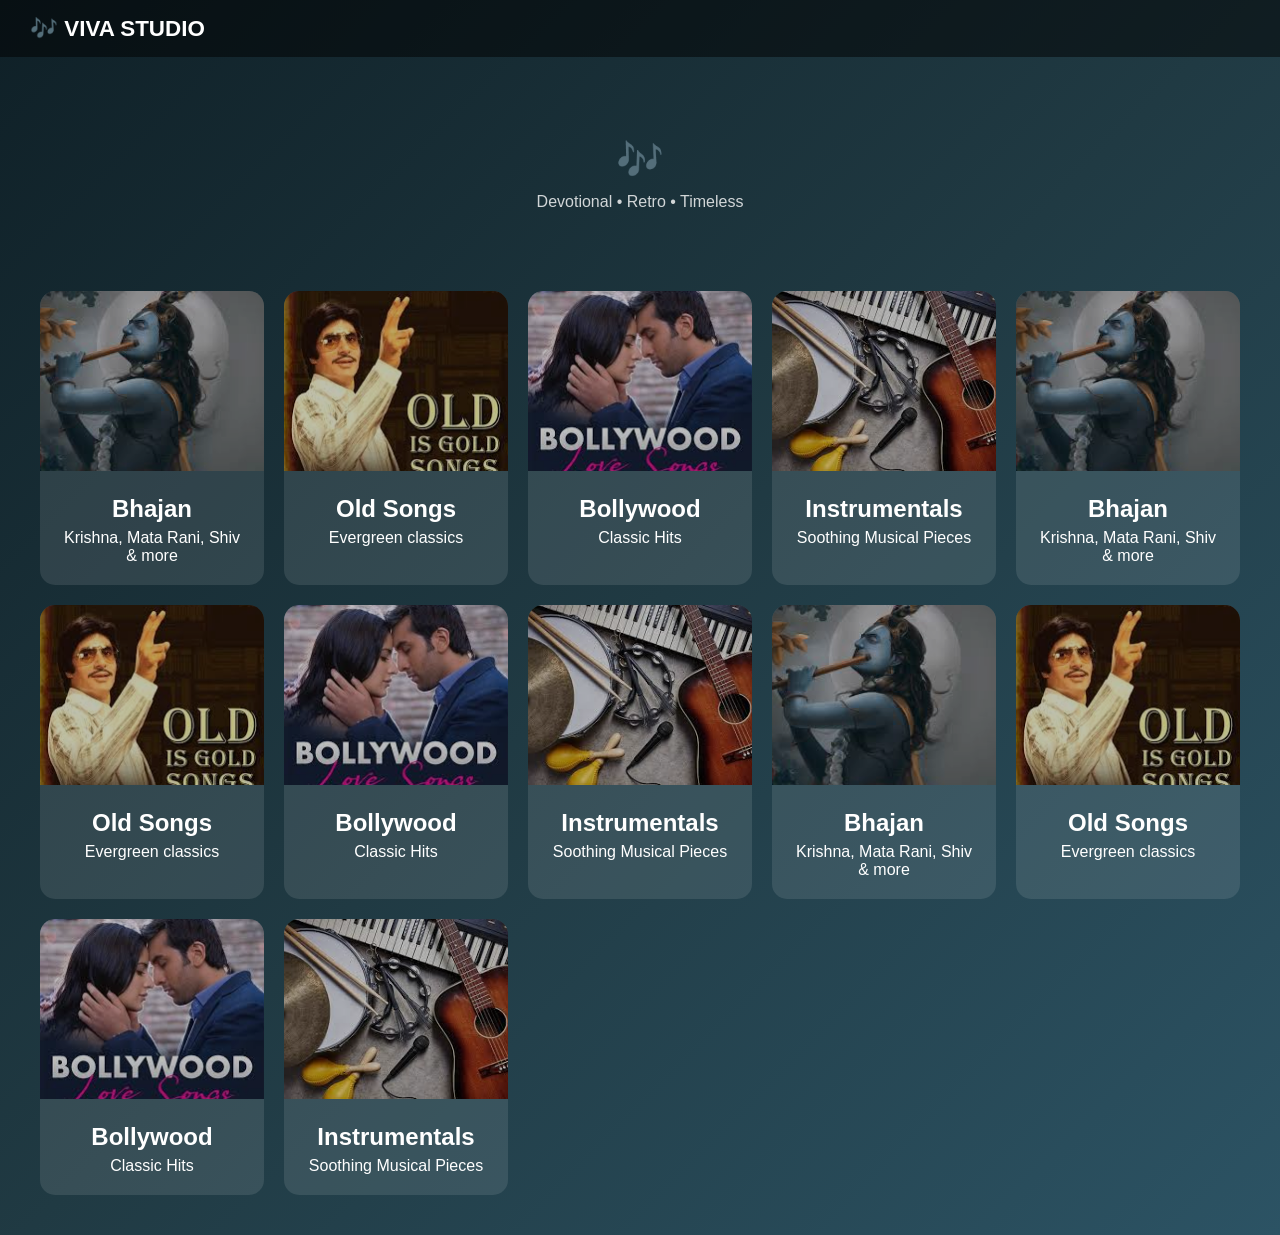
==== index.html @ d3fe7655 "Add files via upload" ====
<!DOCTYPE html>
<html lang="en">
<head>
  <meta charset="UTF-8">
  <title>VIVA STUDIO</title>
  <meta name="viewport" content="width=device-width, initial-scale=1.0">
  <link rel="stylesheet" href="css/style.css">
</head>
<body>
<header class="navbar">
  <div class="logo">🎶 VIVA STUDIO</div>
  <nav>
 
  </nav>
</header>
<header class="simple-header">
  <h1>🎶</h1>
  <p>Devotional • Retro • Timeless</p>
</header>

<section class="category-cards">

 <a href="bhajan.html" class="category-card image-card">
  <img src="images/thumbnails/krishna.jpg" alt="Bhajan">
  <div class="card-text">
    <h2>Bhajan</h2>
    <p>Krishna, Mata Rani, Shiv & more</p>
  </div>
</a>
 <a href="old.html" class="category-card image-card">
      <img src="images/thumbnails/old.jpg" alt="Bhajan">
      <div class="card-text">
    <h2>Old Songs</h2>
    <p>Evergreen classics</p>
    </div>
  </a>
    <a href="Bollywood.html" class="category-card image-card">
        <img src="images/thumbnails/bolly.jpg" alt="Bollywood">
        <div class="card-text">
        <h2>Bollywood</h2>
        <p>Classic Hits</p>
        </div>
    </a>
     <a href="instrumental.html" class="category-card image-card">
        <img src="images/thumbnails/instrument.jpg" alt="Instrumentals">
        <div class="card-text">
        <h2>Instrumentals</h2>
        <p>Soothing Musical Pieces</p>
        </div>
    </a>
     <a href="bhajan.html" class="category-card image-card">
  <img src="images/thumbnails/krishna.jpg" alt="Bhajan">
  <div class="card-text">
    <h2>Bhajan</h2>
    <p>Krishna, Mata Rani, Shiv & more</p>
  </div>
</a>
 <a href="old.html" class="category-card image-card">
      <img src="images/thumbnails/old.jpg" alt="Bhajan">
      <div class="card-text">
    <h2>Old Songs</h2>
    <p>Evergreen classics</p>
    </div>
  </a>
    <a href="Bollywood.html" class="category-card image-card">
        <img src="images/thumbnails/bolly.jpg" alt="Bollywood">
        <div class="card-text">
        <h2>Bollywood</h2>
        <p>Classic Hits</p>
        </div>
    </a>
     <a href="instrumental.html" class="category-card image-card">
        <img src="images/thumbnails/instrument.jpg" alt="Instrumentals">
        <div class="card-text">
        <h2>Instrumentals</h2>
        <p>Soothing Musical Pieces</p>
        </div>
    </a>
     <a href="bhajan.html" class="category-card image-card">
  <img src="images/thumbnails/krishna.jpg" alt="Bhajan">
  <div class="card-text">
    <h2>Bhajan</h2>
    <p>Krishna, Mata Rani, Shiv & more</p>
  </div>
</a>
 <a href="old.html" class="category-card image-card">
      <img src="images/thumbnails/old.jpg" alt="Bhajan">
      <div class="card-text">
    <h2>Old Songs</h2>
    <p>Evergreen classics</p>
    </div>
  </a>
    <a href="Bollywood.html" class="category-card image-card">
        <img src="images/thumbnails/bolly.jpg" alt="Bollywood">
        <div class="card-text">
        <h2>Bollywood</h2>
        <p>Classic Hits</p>
        </div>
    </a>
     <a href="instrumental.html" class="category-card image-card">
        <img src="images/thumbnails/instrument.jpg" alt="Instrumentals">
        <div class="card-text">
        <h2>Instrumentals</h2>
        <p>Soothing Musical Pieces</p>
        </div>
    </a>
    
    

 
  

</section>

</body>
</html>
---- css/style.css ----
* {
  margin: 0;
  padding: 0;
  box-sizing: border-box;
  font-family: "Segoe UI", sans-serif;
}

body {
  background: linear-gradient(135deg, #0f2027, #203a43, #2c5364);
  color: #fff;
  min-height: 100vh;
}

/* NAVBAR */
.navbar {
  display: flex;
  justify-content: space-between;
  padding: 15px 30px;
  background: rgba(0,0,0,0.5);
}

.logo {
  font-size: 1.4rem;
  font-weight: bold;
}

.nav-menu {
  list-style: none;
  display: flex;
  gap: 25px;
}

.nav-menu li {
  cursor: pointer;
  position: relative;
}

/* DROPDOWN */
.dropdown-menu {
  display: none;
  position: absolute;
  top: 30px;
  background: #111;
  padding: 10px;
  border-radius: 8px;
}

.dropdown:hover .dropdown-menu {
  display: block;
}

.dropdown-menu li {
  padding: 8px 12px;
}

.dropdown-menu li a {
  text-decoration: none;
  color: #fff;
}

/* HERO */
.hero {
  text-align: center;
  padding: 100px 20px;
  animation: fadeIn 1.5s ease;
}

.hero h1 {
  font-size: 2.5rem;
}

.hero p {
  margin-top: 15px;
  opacity: 0.8;
}

/* CATEGORY CARDS */
.category-cards {
  display: grid;
  grid-template-columns: repeat(auto-fit, minmax(220px,1fr));
  gap: 20px;
  padding: 40px;
}

.category-card {
  background: rgba(255,255,255,0.1);
  padding: 40px;
  text-align: center;
  border-radius: 15px;
  transition: transform 0.3s, box-shadow 0.3s;
}

.category-card:hover {
  transform: translateY(-8px);
  box-shadow: 0 0 20px rgba(255,255,255,0.2);
}

/* PAGE TITLE */
.page-title {
  text-align: center;
  margin: 30px 0;
}

/* SONG GRID */
/* YOUTUBE-LIKE GRID */
.song-grid {
  display: grid;
  grid-template-columns: repeat(3, 1fr); /* DESKTOP = 3 COLUMNS */
  gap: 28px;
  padding: 40px;
}
.card-front h3 {
  font-size: 1rem;
  margin-top: 10px;
  line-height: 1.3;
}

.card-front p {
  font-size: 0.85rem;
  color: #ccc;
}

/* TABLET */
@media (max-width: 1100px) {
  .song-grid {
    grid-template-columns: repeat(2, 1fr);
  }
}

/* MOBILE */
@media (max-width: 700px) {
  .song-grid {
    grid-template-columns: 1fr;
  }
}
.card-inner {
  height: 300px;
}

.card-front img {
  height: 180px;
}


/* FLIP CARD */
.song-card {
  perspective: 1000px;
}

.card-inner {
  position: relative;
  width: 100%;
  height: 350px;
  transform-style: preserve-3d;
  transition: transform 0.8s;
}

.song-card:hover .card-inner {
  transform: rotateY(180deg);
}

.card-front, .card-back {
  position: absolute;
  width: 100%;
  height: 100%;
  backface-visibility: hidden;
  border-radius: 15px;
  overflow: hidden;
  background: rgba(0,0,0,0.6);
  padding: 15px;
}

.card-front img {
  width: 100%;
  height: 200px;
  object-fit: cover;
  border-radius: 10px;
}

.card-front h3 {
  margin-top: 10px;
}

.card-front p {
  font-size: 0.9rem;
  opacity: 0.8;
}

.card-back {
  transform: rotateY(180deg);
  display: flex;
  flex-direction: column;
  justify-content: center;
  gap: 15px;
}

.media-option {
  background: rgba(255,255,255,0.15);
  padding: 12px;
  border-radius: 10px;
  text-align: center;
  cursor: pointer;
  transition: background 0.3s, box-shadow 0.3s;
}

.media-option:hover {
  background: rgba(255,255,255,0.3);
  box-shadow: 0 0 15px rgba(255,255,255,0.4);
}

/* MODAL PLAYER */
.modal {
  display: none;
  position: fixed;
  inset: 0;
  background: rgba(0,0,0,0.85);
  justify-content: center;
  align-items: center;
}

.modal-content {
  background: #000;
  padding: 20px;
  border-radius: 12px;
}

.close {
  position: absolute;
  top: 20px;
  right: 30px;
  font-size: 30px;
  cursor: pointer;
}

/* ANIMATIONS */
@keyframes fadeIn {
  from { opacity: 0; transform: translateY(20px); }
  to { opacity: 1; transform: translateY(0); }
}
.simple-header {
  text-align: center;
  padding: 80px 20px 40px;
  animation: fadeIn 1.2s ease;
}

.simple-header h1 {
  font-size: 2.4rem;
  margin-bottom: 10px;
}

.simple-header p {
  opacity: 0.8;
}

/* Make cards clickable */
.category-card {
  text-decoration: none;
  color: #fff;
  display: block;
}
/* IMAGE CATEGORY CARD */
.image-card {
  padding: 0;
  overflow: hidden;
}

.image-card img {
  width: 100%;
  height: 180px;
  object-fit: cover;
  filter: brightness(0.75);
  transition: transform 0.4s ease;
}

/* TEXT OVER IMAGE */
.card-text {
  padding: 20px;
  text-align: center;
}

/* HOVER EFFECT */
.image-card:hover img {
  transform: scale(1.08);
}

.image-card h2 {
  margin-bottom: 6px;
}
/* CUSTOM AUDIO PLAYER */
.audio-player {
  width: 420px;
  background: linear-gradient(145deg, #0b1f2a, #112d3d);
  padding: 25px;
  border-radius: 18px;
  box-shadow: 0 0 30px rgba(0, 150, 255, 0.25);
  text-align: center;
}

.audio-player h3 {
  margin-bottom: 18px;
  font-size: 1.1rem;
  color: #d9f1ff;
}

.audio-player .controls {
  display: flex;
  align-items: center;
  gap: 10px;
}

.audio-player button {
  background: #1e88e5;
  border: none;
  color: #fff;
  width: 46px;
  height: 46px;
  border-radius: 50%;
  font-size: 1.2rem;
  cursor: pointer;
  box-shadow: 0 0 15px rgba(30,136,229,0.6);
}

.audio-player button:hover {
  transform: scale(1.05);
}

.audio-player input[type="range"] {
  flex: 1;
  height: 5px;
  appearance: none;
  background: #555;
  border-radius: 5px;
  cursor: pointer;
}

.audio-player input[type="range"]::-webkit-slider-thumb {
  appearance: none;
  width: 14px;
  height: 14px;
  background: #1e88e5;
  border-radius: 50%;
}

.audio-player span {
  font-size: 0.85rem;
  width: 40px;
  text-align: center;
}




/* FLOATING BACK BUTTON */
.back-btn {
  position: right;
  top: 18px;
  left: 18px;
  z-index: 10000;

  display: inline-flex;
  align-items: center;
  gap: 8px;

  padding: 10px 18px;
  border-radius: 30px;

  background: linear-gradient(135deg, #1e88e5, #0d47a1);
  color: #fff;
  font-size: 0.95rem;
  font-weight: 500;
  text-decoration: none;

  box-shadow:
    0 6px 20px rgba(30,136,229,0.45),
    inset 0 0 8px rgba(255,255,255,0.15);

  transition: transform 0.25s ease, box-shadow 0.25s ease;
}

/* HOVER EFFECT */
.back-btn:hover {
  transform: translateY(-2px);
  box-shadow:
    0 10px 30px rgba(30,136,229,0.6),
    inset 0 0 10px rgba(255,255,255,0.2);
}

/* ACTIVE (CLICK) */
.back-btn:active {
  transform: scale(0.95);
}

/* MOBILE OPTIMIZATION */
@media (max-width: 600px) {
  .back-btn {
    padding: 8px 14px;
    font-size: 0.85rem;
  }
}
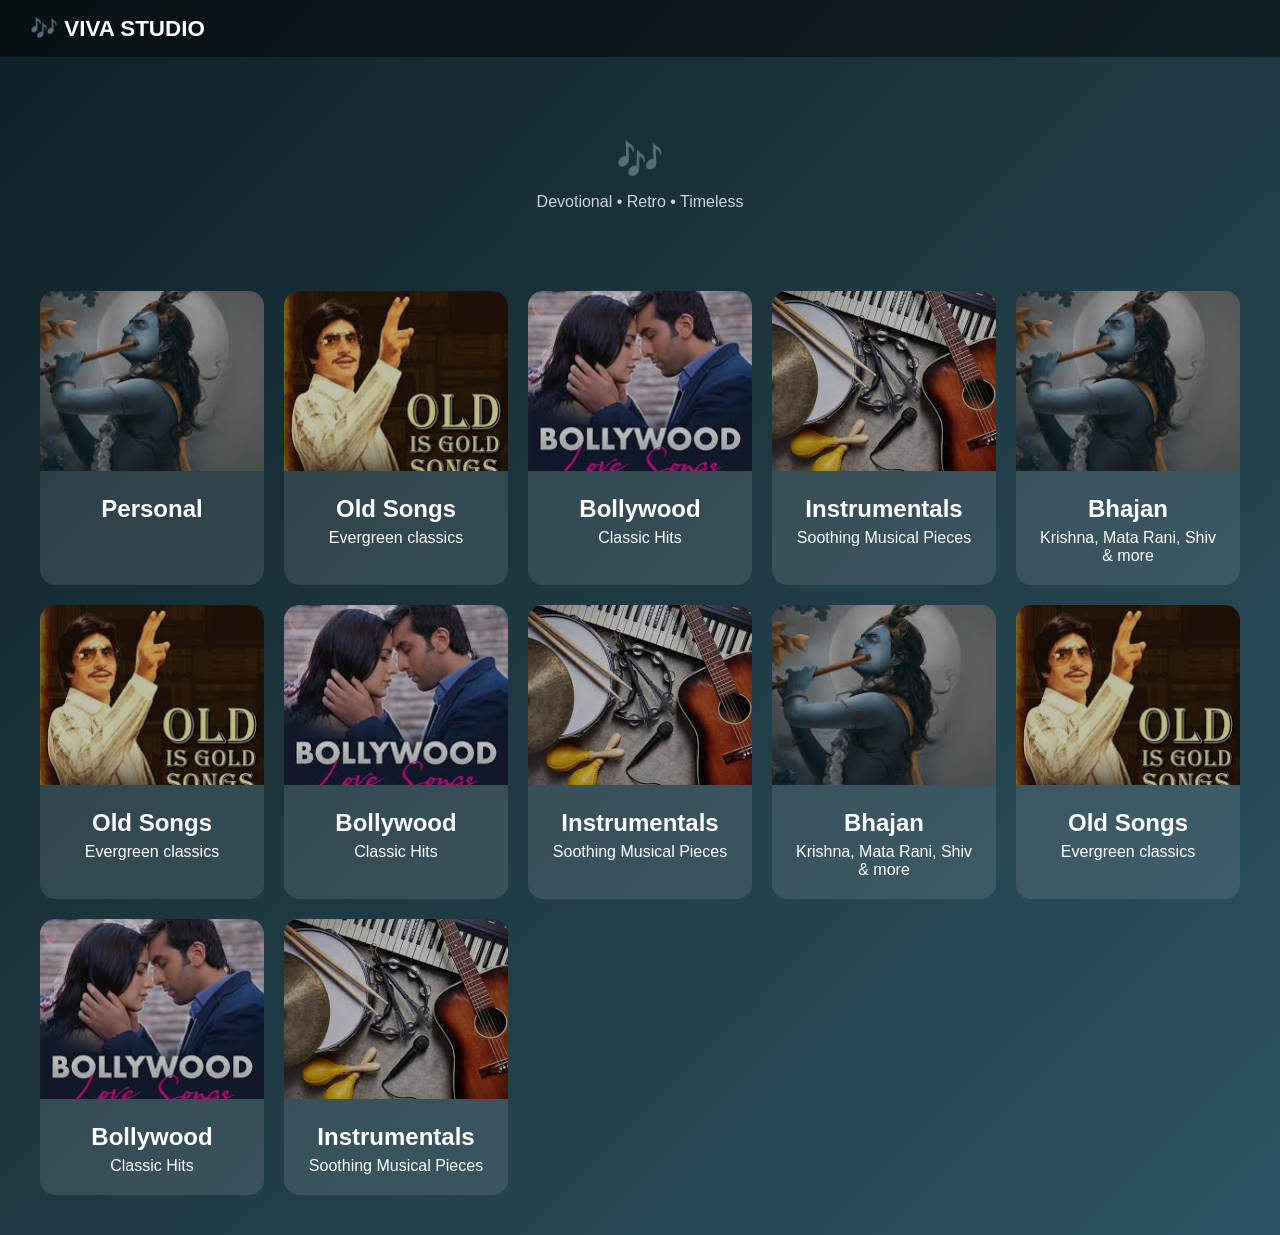
==== commit db999d40: "Add files via upload" ====
--- a/index.html
+++ b/index.html
@@ -20,11 +20,11 @@
 
 <section class="category-cards">
 
- <a href="bhajan.html" class="category-card image-card">
+ <a href="krishna-bhajan.html" class="category-card image-card">
   <img src="images/thumbnails/krishna.jpg" alt="Bhajan">
   <div class="card-text">
-    <h2>Bhajan</h2>
-    <p>Krishna, Mata Rani, Shiv & more</p>
+    <h2>Personal</h2>
+ 
   </div>
 </a>
  <a href="old.html" class="category-card image-card">
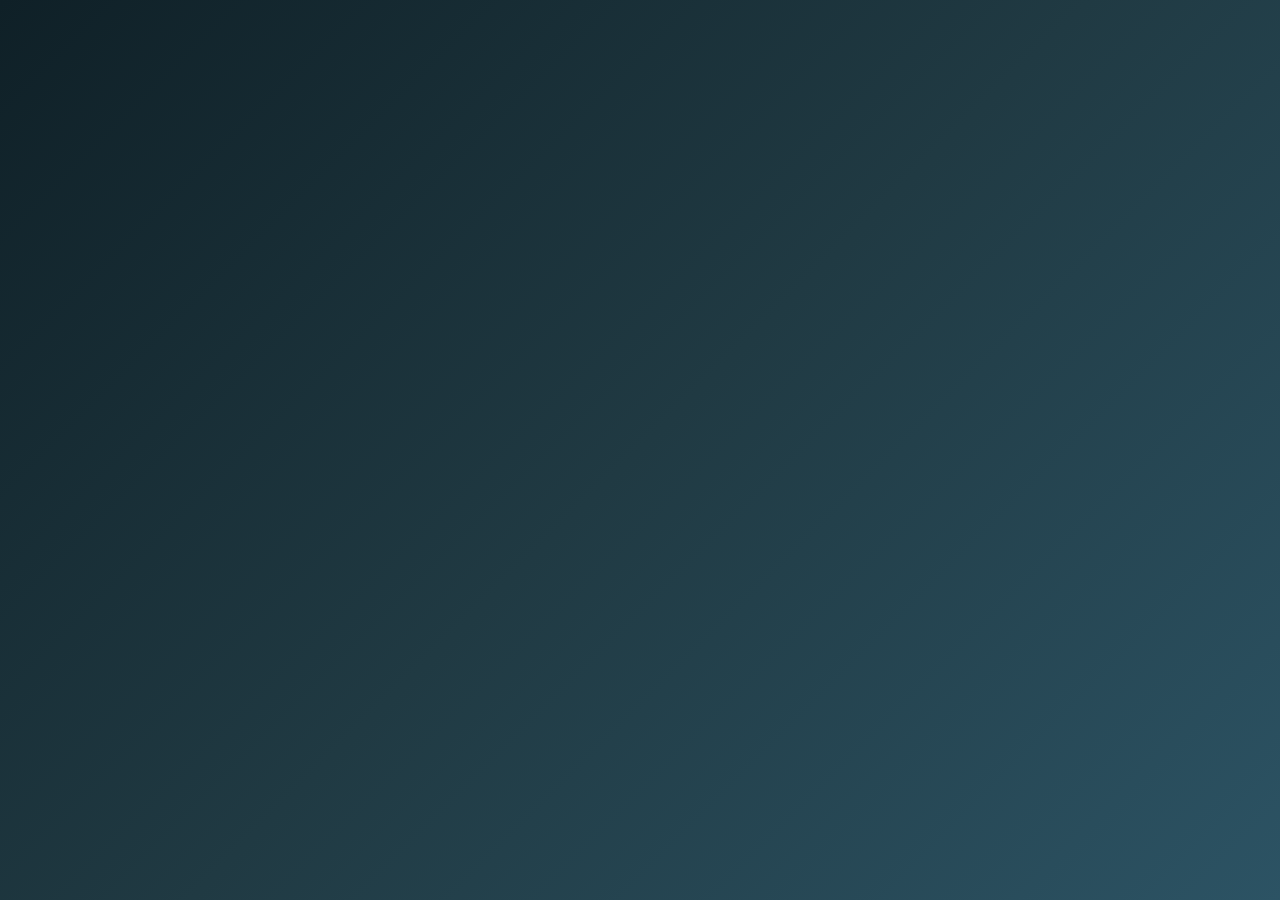
==== commit eaa9dd23: "Add files via upload" ====
--- a/index.html
+++ b/index.html
@@ -7,6 +7,17 @@
   <link rel="stylesheet" href="css/style.css">
 </head>
 <body>
+<!-- VIDEO INTRO -->
+<div id="video-intro">
+  <video id="introVideo" autoplay muted playsinline>
+    <source src="intro.mp4" type="video/mp4">
+  
+  </video>
+</div>
+
+<!-- MAIN CONTENT -->
+<div id="main-content" style="display:none;">
+
 <header class="navbar">
   <div class="logo">🎶 VIVA STUDIO</div>
   <nav>
@@ -111,6 +122,31 @@
   
 
 </section>
+</div>
+
+</div>
+
+<script>
+  const video = document.getElementById("introVideo");
+  const intro = document.getElementById("video-intro");
+  const main = document.getElementById("main-content");
+
+  video.addEventListener("ended", () => {
+    intro.classList.add("fade-out");
+    setTimeout(() => {
+      intro.style.display = "none";
+      main.style.display = "block";
+    }, 800);
+  });
+  if (sessionStorage.getItem("introPlayed")) {
+  intro.style.display = "none";
+  main.style.display = "block";
+} else {
+  sessionStorage.setItem("introPlayed", "true");
+}
+
+</script>
+
 
 </body>
 </html>
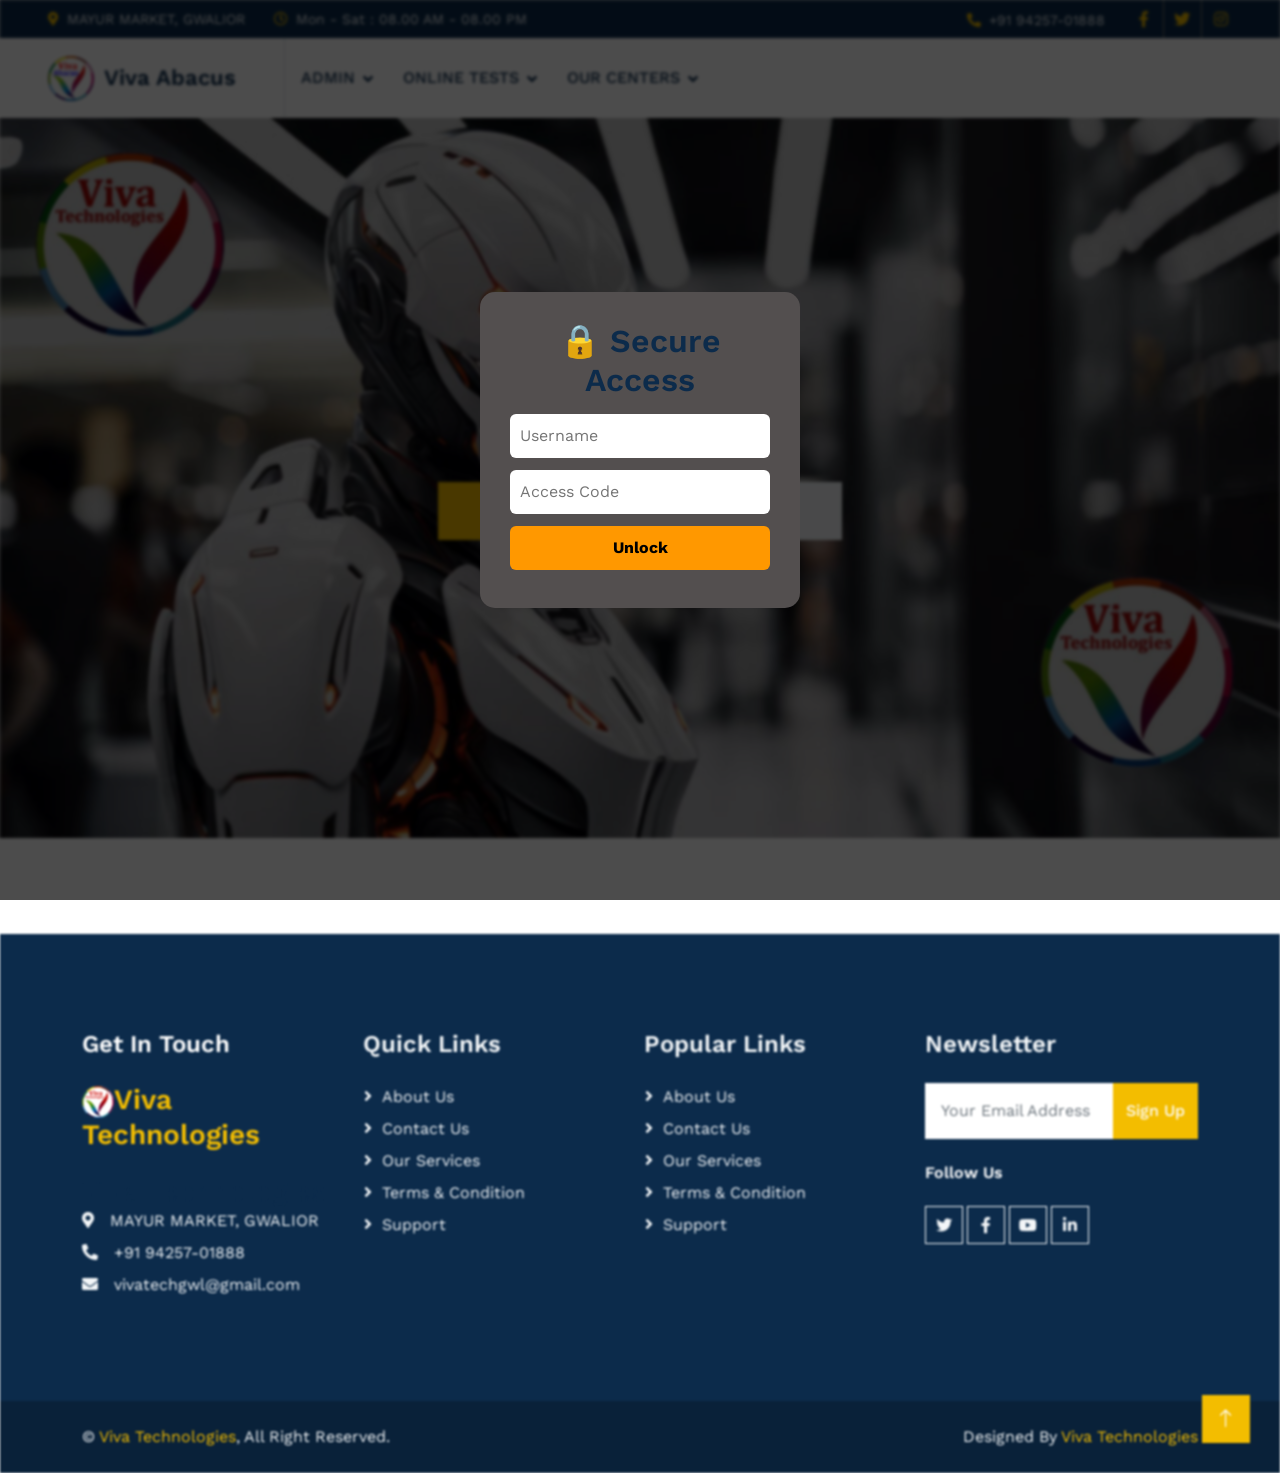
==== commit 75d3ea2a: "Add files via upload" ====
--- a/index.html
+++ b/index.html
@@ -1,152 +1,585 @@
-<!DOCTYPE html>
+﻿<!DOCTYPE html>
 <html lang="en">
 <head>
-  <meta charset="UTF-8">
-  <title>VIVA STUDIO</title>
+<meta charset="UTF-8">
+<title>सम्पूर्ण सुंदरकांड</title>
+<meta name="viewport" content="width=device-width, initial-scale=1.0">
+<link rel="icon" type="image/png" href="images/logo.png">
+
+<link rel="stylesheet" href="css/style.css">
+
+<style>
+/* ================= LOCKED CONTENT ================= */
+/* BLOCK INTERACTION ONLY FOR PROTECTED CONTENT */
+body:not(.unlocked) #protectedContent {
+  pointer-events: none;
+  user-select: none;
+}
+
+/* ALLOW LOGIN INPUTS ALWAYS */
+#authOverlay input,
+#authOverlay button {
+  pointer-events: auto;
+  user-select: auto;
+}
+
+#protectedContent {
+
+  pointer-events: none;
+  user-select: none;
+  transition: filter 0.4s ease;
+}
+#protectedContent {
+  filter: blur(1px);
+}
+
+body.unlocked #protectedContent {
+  filter: none;
+  pointer-events: auto;
+  user-select: auto;
+}
+
+/* ================= AUTH OVERLAY ================= */
+#authOverlay {
+  position: fixed;
+  inset: 0;
+  background: rgba(0,0,0,0.7);
+  backdrop-filter: blur(1px);
+  display: flex;
+  align-items: center;
+  justify-content: center;
+  z-index: 9999;
+}
+
+body.unlocked #authOverlay {
+  display: none;
+}
+
+.login-box {
+  background: rgb(83, 79, 79);
+  padding: 30px;
+  width: 320px;
+  border-radius: 15px;
+  text-align: center;
+  color: #fff;
+}
+
+.login-box h2 {
+  margin-bottom: 15px;
+}
+
+.login-box input {
+  width: 100%;
+  padding: 10px;
+  margin-bottom: 12px;
+  border-radius: 6px;
+  border: none;
+}
+
+.login-box button {
+  width: 100%;
+  padding: 10px;
+  background: #ff9800;
+  border: none;
+  border-radius: 6px;
+  font-weight: bold;
+  cursor: pointer;
+}
+
+#error {
+  color: #ff4d4d;
+  margin-top: 8px;
+}
+/* ================= MOBILE LOADER ================= */
+#loader {
+  position: fixed;
+  inset: 0;
+  background: rgba(0, 0, 0, 0.78);
+  backdrop-filter: blur(8px);
+  display: none;
+  align-items: center;
+  justify-content: center;
+  z-index: 10000;
+}
+
+.loader-card {
+  width: 140px;
+  height: 150px;
+  background: rgba(255, 255, 255, 0.14);
+  border-radius: 18px;
+  box-shadow: 0 0 30px rgba(255, 152, 0, 0.35);
+  display: flex;
+  flex-direction: column;
+  align-items: center;
+  justify-content: center;
+  gap: 12px;
+}
+
+/* ICON CONTAINER */
+.loader-icon {
+  position: relative;
+  width: 54px;
+  height: 54px;
+}
+
+/* SPINNER */
+.spinner-ring {
+  width: 100%;
+  height: 100%;
+  border-radius: 50%;
+  border: 4px solid rgba(255,255,255,0.25);
+  border-top-color: #ff9800;
+  animation: spin 0.9s linear infinite;
+}
+
+/* CHECKMARK (hidden by default) */
+.checkmark {
+  position: absolute;
+  inset: 0;
+  display: none;
+}
+
+.checkmark::after {
+  content: '';
+  position: absolute;
+  width: 12px;
+  height: 24px;
+  border: solid #4caf50;
+  border-width: 0 4px 4px 0;
+  transform: rotate(45deg);
+  left: 18px;
+  top: 10px;
+}
+
+/* TEXT */
+.loading-text {
+  font-size: 13px;
+  letter-spacing: 0.5px;
+  color: #fff;
+  animation: pulse 1.4s ease-in-out infinite;
+}
+
+/* SUCCESS STATE */
+#loader.success .spinner-ring {
+  display: none;
+}
+
+#loader.success .checkmark {
+  display: block;
+  animation: pop 0.4s ease forwards;
+}
+
+#loader.success .loader-card {
+  box-shadow: 0 0 35px rgba(76, 175, 80, 0.6);
+}
+
+@keyframes spin {
+  to { transform: rotate(360deg); }
+}
+
+@keyframes pulse {
+  0% { opacity: 0.4; }
+  50% { opacity: 1; }
+  100% { opacity: 0.4; }
+}
+
+@keyframes pop {
+  0% { transform: scale(0.6); opacity: 0; }
+  100% { transform: scale(1); opacity: 1; }
+}
+
+/* MOBILE SAFETY */
+@media (max-width: 480px) {
+  .loader-card {
+    transform: scale(0.92);
+  }
+}
+
+
+
+/* ================= SHAKE ================= */
+@keyframes shake {
+  0% { transform: translateX(0); }
+  25% { transform: translateX(-6px); }
+  50% { transform: translateX(6px); }
+  75% { transform: translateX(-6px); }
+  100% { transform: translateX(0); }
+}
+
+.shake {
+  animation: shake 0.4s;
+}
+</style>
+</head>
+
+<body>
+
+<!-- ================= LOGIN OVERLAY ================= -->
+<div id="authOverlay">
+  <div class="login-box" id="loginBox">
+    <h2>🔒 Secure Access</h2>
+    <input id="user" placeholder="Username">
+    <input id="pass" type="password" placeholder="Access Code">
+    <button onclick="login()">Unlock</button>
+    <div id="error"></div>
+  </div>
+</div>
+
+<!-- ================= LOADER ================= -->
+<div id="loader">
+  <div class="loader-card">
+    <div class="loader-icon">
+      <div class="spinner-ring"></div>
+      <div class="checkmark"></div>
+    </div>
+    <p class="loading-text">Verifying access</p>
+  </div>
+</div>
+
+
+<!-- ================= PROTECTED CONTENT ================= -->
+<div id="protectedContent">
+
+<!DOCTYPE html>
+<head>
+    <meta charset="utf-8">
+    <title>Viva Technologies</title>
+    <meta content="width=device-width, initial-scale=1.0" name="viewport">
+    <meta content="" name="keywords">
+    <meta content="" name="description">
+
+    <!-- Favicon -->
+    <meta charset="UTF-8">
   <meta name="viewport" content="width=device-width, initial-scale=1.0">
-  <link rel="stylesheet" href="css/style.css">
+    <link rel="icon" type="image/png" href="img/logo.png">
+
+    <!-- Google Web Fonts -->
+    <link rel="preconnect" href="https://fonts.googleapis.com">
+    <link rel="preconnect" href="https://fonts.gstatic.com" crossorigin>
+    <link href="https://fonts.googleapis.com/css2?family=Work+Sans:wght@400;500;600;700&display=swap" rel="stylesheet"> 
+
+    <!-- Icon Font Stylesheet -->
+    <link href="https://cdnjs.cloudflare.com/ajax/libs/font-awesome/5.10.0/css/all.min.css" rel="stylesheet">
+    <link href="https://cdn.jsdelivr.net/npm/bootstrap-icons@1.4.1/font/bootstrap-icons.css" rel="stylesheet">
+
+    <!-- Libraries Stylesheet -->
+    <link href="lib/animate/animate.min.css" rel="stylesheet">
+    <link href="lib/owlcarousel/assets/owl.carousel.min.css" rel="stylesheet">
+
+    <!-- Customized Bootstrap Stylesheet -->
+    <link href="css/bootstrap.min.css" rel="stylesheet">
+
+    <!-- Template Stylesheet -->
+    <link href="css/style.css" rel="stylesheet">
 </head>
+
 <body>
-<!-- VIDEO INTRO -->
-<div id="video-intro">
-  <video id="introVideo" autoplay muted playsinline>
-    <source src="intro.mp4" type="video/mp4">
-  
-  </video>
+
+    <!-- Topbar Start -->
+    <div class="container-fluid bg-dark text-light p-0">
+        <div class="row gx-0 d-none d-lg-flex">
+            <div class="col-lg-7 px-5 text-start">
+                <div class="h-100 d-inline-flex align-items-center me-4">
+                    <small class="fa fa-map-marker-alt text-primary me-2"></small>
+                    <small>MAYUR MARKET, GWALIOR</small>
+                </div>
+                <div class="h-100 d-inline-flex align-items-center">
+                    <small class="far fa-clock text-primary me-2"></small>
+                    <small>Mon - Sat : 08.00 AM - 08.00 PM</small>
+                </div>
+            </div>
+            <div class="col-lg-5 px-5 text-end">
+                <div class="h-100 d-inline-flex align-items-center me-4">
+                    <small class="fa fa-phone-alt text-primary me-2"></small>
+                    <small>+91 94257-01888</small>
+                </div>
+                <div class="h-100 d-inline-flex align-items-center mx-n2">
+                    <a class="btn btn-square btn-link rounded-0 border-0 border-end border-secondary" href=""><i class="fab fa-facebook-f"></i></a>
+                    <a class="btn btn-square btn-link rounded-0 border-0 border-end border-secondary" href=""><i class="fab fa-twitter"></i></a>
+                    
+                    <a class="btn btn-square btn-link rounded-0" href=""><i class="fab fa-instagram"></i></a>
+                </div>
+            </div>
+        </div>
+    </div>
+    <!-- Topbar End -->
+
+
+   <!-- Navbar Start -->
+    <nav class="navbar navbar-expand-lg bg-white navbar-light sticky-top p-0">
+        <a href="index.html" class="navbar-brand d-flex align-items-center border-end px-4 px-lg-5">
+            <img src="img/ABACUSLOGO-2.jpg" alt="Viva Abacus Logo">
+        <h3 class="m-0"></i> Viva Abacus</h3>
+        <style>
+  .navbar {
+    display: flex;
+    align-items: center;
+  }
+  .navbar img {
+    height: 45px;
+    margin-right: 10px;  /* space between logo and text */
+  }
+  .navbar h2 {
+    margin: 0;
+    font-size: 22px;
+  }
+</style>
+        </a>
+        <button type="button" class="navbar-toggler me-4" data-bs-toggle="collapse" data-bs-target="#navbarCollapse">
+            <span class="navbar-toggler-icon"></span>
+        </button>
+        <div class="collapse navbar-collapse" id="navbarCollapse">
+            <div class="navbar-nav ms-center p-4 p-lg-0">
+
+                <div class="nav-item dropdown">
+                    <a href="#" class="nav-link dropdown-toggle" data-bs-toggle="dropdown">ADMIN</a>
+                    <div class="dropdown-menu bg-light m-0">
+			            <a href="" class="dropdown-item">WHY ABACUS</a>
+                        <a href="" class="dropdown-item">HISTORY OF ABACUS</a>
+                        <a href="001 ADMIN/SYLLABUS.pdf" class="dropdown-item">DETAILED SYLLABUS</a>
+			            <a href="" class="dropdown-item">ABACUS CALCULATIONS</a>
+			            <a href="" class="dropdown-item">ABACUS FEATURES</a>
+			            <a href="" class="dropdown-item">MENTAL MATH</a>
+                        <a href="" class="dropdown-item">FAQs</a> 
+                        <a href="001 ADMIN//ABACUS.pdf" class="dropdown-item">COURSE DETAILS</a>
+                        <a href="https://docs.google.com/spreadsheets/d/1mRZhw8aKiXrEZ_xeevGmtJ-8T7v73eeYpPfKxLG3OkU/edit?usp=sharing" class="dropdown-item">PERFORMANCE SHEET</a>                                    
+                    </div>
+                </div>
+               <div class="nav-item dropdown">
+                    <a href="#" class="nav-link dropdown-toggle" data-bs-toggle="dropdown">online tests</a>
+                    <div class="dropdown-menu bg-light m-0">
+			<a href="ABACUS LEVEL-1/ABACUS LEVEL-1.html" class="dropdown-item">LEVEL 1</a>
+            <a href="ABACUS LEVEL-2/ABACUS LEVEL-2.html" class="dropdown-item">LEVEL 2</a>
+			<a href="ABACUS LEVEL-3/ABACUS LEVEL-3.html" class="dropdown-item">LEVEL 3</a>
+			<a href="ABACUS LEVEL-4/ABACUS LEVEL-4.html" class="dropdown-item">LEVEL 4</a>
+			<a href="ABACUS LEVEL-5/ABACUS LEVEL-5.html" class="dropdown-item">LEVEL 5</a>
+            <a href="ABACUS LEVEL-6/ABACUS LEVEL-6.html" class="dropdown-item">LEVEL 6</a>
+            <a href="ABACUS LEVEL-7/ABACUS LEVEL-7.html" class="dropdown-item">LEVEL 7</a>
+			<a href="ABACUS LEVEL-8/ABACUS LEVEL-8.html" class="dropdown-item">LEVEL 8</a>
+			<a href="ABACUS LEVEL-9/ABACUS LEVEL-9.html" class="dropdown-item">LEVEL 9</a>
+			<a href="ABACUS LEVEL-10/ABACUS LEVEL-10.html" class="dropdown-item">LEVEL 10</a>            
+                    </div>
+                </div>
+                
+                <div class="nav-item dropdown">
+                    <a href="#" class="nav-link dropdown-toggle" data-bs-toggle="dropdown">OUR CENTERS</a>
+                    <div class="dropdown-menu bg-light m-0">
+			            <a href="" class="dropdown-item">MAYUR MARKET, GWALIOR</a>
+                        <a href="" class="dropdown-item">CHAUHAN PIYAU, GWALIOR</a>
+			            <a href="" class="dropdown-item">DARPAN COLONY, GWALIOR</a>
+			            <a href="" class="dropdown-item">VINAY NAGAR, GWALIOR</a>
+			            <a href="" class="dropdown-item">DD NAGAR, GWALIOR</a>
+                        <a href="" class="dropdown-item">BHANDER, DATIA</a>
+                        <a href="" class="dropdown-item">MAIN MARKET, BHIND</a>			           
+                    </div>
+                </div>
+                
+            </div>
+            
+        </div>
+    </nav>
+    <!-- Navbar End -->
+    <!-- Carousel Start -->
+    <div class="container-fluid p-0 wow fadeIn" data-wow-delay="0.1s">
+        <div id="header-carousel" class="carousel slide" data-bs-ride="carousel">
+            <div class="carousel-inner">
+                <div class="carousel-item active">
+                    <img class="w-100" src="img/ROBOT.jpg" alt="Image">
+                    <div class="carousel-caption">
+                        <div class="container">
+                            <div class="row justify-content-center">
+                                <div class="col-lg-7">
+                                    <h1 class="display-5 text-light mb-2 animated slideInDown">VIVA ABACUS</h1>
+                                    <a href="" class="btn btn-primary py-sm-3 px-sm-5">Learn More</a>
+                                    <a href="" class="btn btn-light py-sm-3 px-sm-5 ms-3">Our Courses</a>
+                                </div>
+                            </div>
+                        </div>
+                    </div>
+                </div>
+        </div>
+    </div>
+ <!-- Carousel End -->
+ <!-- Footer Start -->
+    <div class="container-fluid bg-dark text-light footer my-6 mb-0 py-6 wow fadeIn" data-wow-delay="0.1s">
+        <div class="container">
+            <div class="row g-2">
+                <div class="col-lg-3 col-md-6">
+                    <h4 class="text-white mb-4">Get In Touch</h4>
+                    <h3 class="text-primary mb-4"><img src="img/logo.png" alt=" Viva Technologies Logo"></i>Viva Technologies</h3>
+                    
+        <h3 class="m-0"></i> Viva Technologies</h3>
+        <style>
+  .navbar {
+    display: flex;
+    align-items: center;
+  }
+  .navbar img {
+    height: 45px;
+    margin-right: 10px;  /* space between logo and text */
+  }
+  .navbar h3 {
+    margin: 0;
+    font-size: 22px;
+  }
+</style>
+                    <p class="mb-2"><i class="fa fa-map-marker-alt me-3"></i>MAYUR MARKET, GWALIOR</p>
+                    <p class="mb-2"><i class="fa fa-phone-alt me-3"></i>+91 94257-01888</p>
+                    <p class="mb-2"><i class="fa fa-envelope me-3"></i>vivatechgwl@gmail.com</p>
+                </div>
+                <div class="col-lg-3 col-md-6">
+                    <h4 class="text-light mb-4">Quick Links</h4>
+                    <a class="btn btn-link" href="">About Us</a>
+                    <a class="btn btn-link" href="">Contact Us</a>
+                    <a class="btn btn-link" href="">Our Services</a>
+                    <a class="btn btn-link" href="">Terms & Condition</a>
+                    <a class="btn btn-link" href="">Support</a>
+                </div>
+                <div class="col-lg-3 col-md-6">
+                    <h4 class="text-light mb-4">Popular Links</h4>
+                    <a class="btn btn-link" href="">About Us</a>
+                    <a class="btn btn-link" href="">Contact Us</a>
+                    <a class="btn btn-link" href="">Our Services</a>
+                    <a class="btn btn-link" href="">Terms & Condition</a>
+                    <a class="btn btn-link" href="">Support</a>
+                </div>
+                <div class="col-lg-3 col-md-6">
+                    <h4 class="text-light mb-4">Newsletter</h4>
+                    <form action="">
+                        <div class="input-group">
+                            <input type="text" class="form-control p-3 border-0" placeholder="Your Email Address">
+                            <button class="btn btn-primary">Sign Up</button>
+                        </div>
+                    </form>
+                    <h6 class="text-white mt-4 mb-3">Follow Us</h6>
+                    <div class="d-flex pt-2">
+                        <a class="btn btn-square btn-outline-light me-1" href=""><i class="fab fa-twitter"></i></a>
+                        <a class="btn btn-square btn-outline-light me-1" href=""><i class="fab fa-facebook-f"></i></a>
+                        <a class="btn btn-square btn-outline-light me-1" href=""><i class="fab fa-youtube"></i></a>
+                        <a class="btn btn-square btn-outline-light me-0" href=""><i class="fab fa-linkedin-in"></i></a>
+                    </div>
+                </div>
+            </div>
+        </div>
+    </div>
+    <!-- Footer End -->
+    <!-- Copyright Start -->
+    <div class="container-fluid copyright text-light py-4 wow fadeIn" data-wow-delay="0.1s">
+        <div class="container">
+            <div class="row">
+                <div class="col-md-6 text-center text-md-start mb-3 mb-md-0">
+                    &copy; <a href="#">Viva Technologies</a>, All Right Reserved.
+                </div>
+                <div class="col-md-6 text-center text-md-end">
+                    <!--/*** This template is free as long as you keep the footer author’s credit link/attribution link/backlink. If you'd like to use the template without the footer author’s credit link/attribution link/backlink, you can purchase the Credit Removal License from "https://htmlcodex.com/credit-removal". Thank you for your support. ***/-->
+                    Designed By <a href="index.html">Viva Technologies</a>
+                </div>
+            </div>
+        </div>
+    </div>
+    <!-- Copyright End -->
+
+
+    <!-- Back to Top -->
+    <a href="#" class="btn btn-lg btn-primary btn-lg-square back-to-top"><i class="bi bi-arrow-up"></i></a>
+
+
+    <!-- JavaScript Libraries -->
+    <script src="https://code.jquery.com/jquery-3.4.1.min.js"></script>
+    <script src="https://cdn.jsdelivr.net/npm/bootstrap@5.0.0/dist/js/bootstrap.bundle.min.js"></script>
+    <script src="lib/wow/wow.min.js"></script>
+    <script src="lib/easing/easing.min.js"></script>
+    <script src="lib/waypoints/waypoints.min.js"></script>
+    <script src="lib/owlcarousel/owl.carousel.min.js"></script>
+
+    <!-- Template Javascript -->
+    <script src="js/main.js"></script>
+
+
+</BODY>
+</HTML>
+
+
 </div>
-
-<!-- MAIN CONTENT -->
-<div id="main-content" style="display:none;">
-
-<header class="navbar">
-  <div class="logo">🎶 VIVA STUDIO</div>
-  <nav>
- 
-  </nav>
-</header>
-<header class="simple-header">
-  <h1>🎶</h1>
-  <p>Devotional • Retro • Timeless</p>
-</header>
-
-<section class="category-cards">
-
- <a href="krishna-bhajan.html" class="category-card image-card">
-  <img src="images/thumbnails/krishna.jpg" alt="Bhajan">
-  <div class="card-text">
-    <h2>Personal</h2>
- 
-  </div>
-</a>
- <a href="old.html" class="category-card image-card">
-      <img src="images/thumbnails/old.jpg" alt="Bhajan">
-      <div class="card-text">
-    <h2>Old Songs</h2>
-    <p>Evergreen classics</p>
-    </div>
-  </a>
-    <a href="Bollywood.html" class="category-card image-card">
-        <img src="images/thumbnails/bolly.jpg" alt="Bollywood">
-        <div class="card-text">
-        <h2>Bollywood</h2>
-        <p>Classic Hits</p>
-        </div>
-    </a>
-     <a href="instrumental.html" class="category-card image-card">
-        <img src="images/thumbnails/instrument.jpg" alt="Instrumentals">
-        <div class="card-text">
-        <h2>Instrumentals</h2>
-        <p>Soothing Musical Pieces</p>
-        </div>
-    </a>
-     <a href="bhajan.html" class="category-card image-card">
-  <img src="images/thumbnails/krishna.jpg" alt="Bhajan">
-  <div class="card-text">
-    <h2>Bhajan</h2>
-    <p>Krishna, Mata Rani, Shiv & more</p>
-  </div>
-</a>
- <a href="old.html" class="category-card image-card">
-      <img src="images/thumbnails/old.jpg" alt="Bhajan">
-      <div class="card-text">
-    <h2>Old Songs</h2>
-    <p>Evergreen classics</p>
-    </div>
-  </a>
-    <a href="Bollywood.html" class="category-card image-card">
-        <img src="images/thumbnails/bolly.jpg" alt="Bollywood">
-        <div class="card-text">
-        <h2>Bollywood</h2>
-        <p>Classic Hits</p>
-        </div>
-    </a>
-     <a href="instrumental.html" class="category-card image-card">
-        <img src="images/thumbnails/instrument.jpg" alt="Instrumentals">
-        <div class="card-text">
-        <h2>Instrumentals</h2>
-        <p>Soothing Musical Pieces</p>
-        </div>
-    </a>
-     <a href="bhajan.html" class="category-card image-card">
-  <img src="images/thumbnails/krishna.jpg" alt="Bhajan">
-  <div class="card-text">
-    <h2>Bhajan</h2>
-    <p>Krishna, Mata Rani, Shiv & more</p>
-  </div>
-</a>
- <a href="old.html" class="category-card image-card">
-      <img src="images/thumbnails/old.jpg" alt="Bhajan">
-      <div class="card-text">
-    <h2>Old Songs</h2>
-    <p>Evergreen classics</p>
-    </div>
-  </a>
-    <a href="Bollywood.html" class="category-card image-card">
-        <img src="images/thumbnails/bolly.jpg" alt="Bollywood">
-        <div class="card-text">
-        <h2>Bollywood</h2>
-        <p>Classic Hits</p>
-        </div>
-    </a>
-     <a href="instrumental.html" class="category-card image-card">
-        <img src="images/thumbnails/instrument.jpg" alt="Instrumentals">
-        <div class="card-text">
-        <h2>Instrumentals</h2>
-        <p>Soothing Musical Pieces</p>
-        </div>
-    </a>
-    
-    
-
- 
-  
-
-</section>
-</div>
-
-</div>
-
+</body>
+<!-- ================= SCRIPT ================= -->
 <script>
-  const video = document.getElementById("introVideo");
-  const intro = document.getElementById("video-intro");
-  const main = document.getElementById("main-content");
-
-  video.addEventListener("ended", () => {
-    intro.classList.add("fade-out");
-    setTimeout(() => {
-      intro.style.display = "none";
-      main.style.display = "block";
-    }, 800);
-  });
-  if (sessionStorage.getItem("introPlayed")) {
-  intro.style.display = "none";
-  main.style.display = "block";
-} else {
-  sessionStorage.setItem("introPlayed", "true");
-}
+const API_URL = "https://script.google.com/macros/s/AKfycbyjOOlSaKnMM0-dHROdPe570cBETmb5nZuBrLwcJuUXTYzEOiyPu8-3hZ_gben2B-qM/exec";
+
+
+
+/* LOGIN FUNCTION */
+async function login() {
+  const u = user.value.trim();
+  const p = pass.value.trim();
+  const error = document.getElementById("error");
+  const loader = document.getElementById("loader");
+  const box = document.getElementById("loginBox");
+
+  error.textContent = "";
+
+  if (!u || !p) {
+    error.textContent = "Enter username & access code";
+    return;
+  }
+
+  loader.style.display = "flex";
+
+  try {
+    const res = await fetch(API_URL, {
+      method: "POST",
+      body: JSON.stringify({ username: u, password: p })
+    });
+
+    const data = await res.json();
+if (data.success) {
+  loader.classList.add("success");
+  document.querySelector(".loading-text").textContent = "Access granted";
+
+  setTimeout(() => {
+    loader.style.display = "none";
+    loader.classList.remove("success");
+    document.body.classList.add("unlocked");
+  }, 700);
+}
+
+    if (data.success) { 
+      if (navigator.vibrate) navigator.vibrate(120);
+    } 
+    else {
+      loader.style.display = "none";
+      error.textContent = "Invalid access";
+      box.classList.add("shake");
+      setTimeout(() => box.classList.remove("shake"), 400);
+      if (navigator.vibrate) navigator.vibrate([200,100,200]);
+    }
+  } catch {
+    loader.style.display = "none";
+    error.textContent = "Network error";
+  }
+}
+document.addEventListener("DOMContentLoaded", () => {
+  const userInput = document.getElementById("user");
+  const passInput = document.getElementById("pass");
+
+  function handleEnter(e) {
+    if (e.key === "Enter") {
+      e.preventDefault();
+      login();
+    }
+  }
+
+  userInput.addEventListener("keydown", handleEnter);
+  passInput.addEventListener("keydown", handleEnter);
+});
+userInput.addEventListener("keydown", (e) => {
+  if (e.key === "Enter") {
+    e.preventDefault();
+    passInput.focus();
+  }
+});
 
 </script>
 
 
-</body>
 </html>
--- a/css/style.css
+++ b/css/style.css
@@ -1,399 +1,351 @@
-* {
-  margin: 0;
-  padding: 0;
-  box-sizing: border-box;
-  font-family: "Segoe UI", sans-serif;
-}
-
-body {
-  background: linear-gradient(135deg, #0f2027, #203a43, #2c5364);
-  color: #fff;
-  min-height: 100vh;
-}
-
-/* NAVBAR */
-.navbar {
-  display: flex;
-  justify-content: space-between;
-  padding: 15px 30px;
-  background: rgba(0,0,0,0.5);
-}
-
-.logo {
-  font-size: 1.4rem;
-  font-weight: bold;
-}
-
-.nav-menu {
-  list-style: none;
-  display: flex;
-  gap: 25px;
-}
-
-.nav-menu li {
-  cursor: pointer;
-  position: relative;
-}
-
-/* DROPDOWN */
-.dropdown-menu {
-  display: none;
-  position: absolute;
-  top: 30px;
-  background: #111;
-  padding: 10px;
-  border-radius: 8px;
-}
-
-.dropdown:hover .dropdown-menu {
-  display: block;
-}
-
-.dropdown-menu li {
-  padding: 8px 12px;
-}
-
-.dropdown-menu li a {
-  text-decoration: none;
-  color: #fff;
-}
-
-/* HERO */
-.hero {
-  text-align: center;
-  padding: 100px 20px;
-  animation: fadeIn 1.5s ease;
-}
-
-.hero h1 {
-  font-size: 2.5rem;
-}
-
-.hero p {
-  margin-top: 15px;
-  opacity: 0.8;
-}
-
-/* CATEGORY CARDS */
-.category-cards {
-  display: grid;
-  grid-template-columns: repeat(auto-fit, minmax(220px,1fr));
-  gap: 20px;
-  padding: 40px;
-}
-
-.category-card {
-  background: rgba(255,255,255,0.1);
-  padding: 40px;
-  text-align: center;
-  border-radius: 15px;
-  transition: transform 0.3s, box-shadow 0.3s;
-}
-
-.category-card:hover {
-  transform: translateY(-8px);
-  box-shadow: 0 0 20px rgba(255,255,255,0.2);
-}
-
-/* PAGE TITLE */
-.page-title {
-  text-align: center;
-  margin: 30px 0;
-}
-
-/* SONG GRID */
-/* YOUTUBE-LIKE GRID */
-.song-grid {
-  display: grid;
-  grid-template-columns: repeat(3, 1fr); /* DESKTOP = 3 COLUMNS */
-  gap: 28px;
-  padding: 40px;
-}
-.card-front h3 {
-  font-size: 1rem;
-  margin-top: 10px;
-  line-height: 1.3;
-}
-
-.card-front p {
-  font-size: 0.85rem;
-  color: #ccc;
-}
-
-/* TABLET */
-@media (max-width: 1100px) {
-  .song-grid {
-    grid-template-columns: repeat(2, 1fr);
-  }
-}
-
-/* MOBILE */
-@media (max-width: 700px) {
-  .song-grid {
-    grid-template-columns: 1fr;
-  }
-}
-.card-inner {
-  height: 300px;
-}
-
-.card-front img {
-  height: 180px;
-}
-
-
-/* FLIP CARD */
-.song-card {
-  perspective: 1000px;
-}
-
-.card-inner {
-  position: relative;
-  width: 100%;
-  height: 350px;
-  transform-style: preserve-3d;
-  transition: transform 0.8s;
-}
-
-.song-card:hover .card-inner {
-  transform: rotateY(180deg);
-}
-
-.card-front, .card-back {
-  position: absolute;
-  width: 100%;
-  height: 100%;
-  backface-visibility: hidden;
-  border-radius: 15px;
-  overflow: hidden;
-  background: rgba(0,0,0,0.6);
-  padding: 15px;
-}
-
-.card-front img {
-  width: 100%;
-  height: 200px;
-  object-fit: cover;
-  border-radius: 10px;
-}
-
-.card-front h3 {
-  margin-top: 10px;
-}
-
-.card-front p {
-  font-size: 0.9rem;
-  opacity: 0.8;
-}
-
-.card-back {
-  transform: rotateY(180deg);
-  display: flex;
-  flex-direction: column;
-  justify-content: center;
-  gap: 15px;
-}
-
-.media-option {
-  background: rgba(255,255,255,0.15);
-  padding: 12px;
-  border-radius: 10px;
-  text-align: center;
-  cursor: pointer;
-  transition: background 0.3s, box-shadow 0.3s;
-}
-
-.media-option:hover {
-  background: rgba(255,255,255,0.3);
-  box-shadow: 0 0 15px rgba(255,255,255,0.4);
-}
-
-/* MODAL PLAYER */
-.modal {
-  display: none;
-  position: fixed;
-  inset: 0;
-  background: rgba(0,0,0,0.85);
-  justify-content: center;
-  align-items: center;
-}
-
-.modal-content {
-  background: #000;
-  padding: 20px;
-  border-radius: 12px;
-}
-
-.close {
-  position: absolute;
-  top: 20px;
-  right: 30px;
-  font-size: 30px;
-  cursor: pointer;
-}
-
-/* ANIMATIONS */
-@keyframes fadeIn {
-  from { opacity: 0; transform: translateY(20px); }
-  to { opacity: 1; transform: translateY(0); }
-}
-.simple-header {
-  text-align: center;
-  padding: 80px 20px 40px;
-  animation: fadeIn 1.2s ease;
-}
-
-.simple-header h1 {
-  font-size: 2.4rem;
-  margin-bottom: 10px;
-}
-
-.simple-header p {
-  opacity: 0.8;
-}
-
-/* Make cards clickable */
-.category-card {
-  text-decoration: none;
-  color: #fff;
-  display: block;
-}
-/* IMAGE CATEGORY CARD */
-.image-card {
-  padding: 0;
-  overflow: hidden;
-}
-
-.image-card img {
-  width: 100%;
-  height: 180px;
-  object-fit: cover;
-  filter: brightness(0.75);
-  transition: transform 0.4s ease;
-}
-
-/* TEXT OVER IMAGE */
-.card-text {
-  padding: 20px;
-  text-align: center;
-}
-
-/* HOVER EFFECT */
-.image-card:hover img {
-  transform: scale(1.08);
-}
-
-.image-card h2 {
-  margin-bottom: 6px;
-}
-/* CUSTOM AUDIO PLAYER */
-.audio-player {
-  width: 420px;
-  background: linear-gradient(145deg, #0b1f2a, #112d3d);
-  padding: 25px;
-  border-radius: 18px;
-  box-shadow: 0 0 30px rgba(0, 150, 255, 0.25);
-  text-align: center;
-}
-
-.audio-player h3 {
-  margin-bottom: 18px;
-  font-size: 1.1rem;
-  color: #d9f1ff;
-}
-
-.audio-player .controls {
-  display: flex;
-  align-items: center;
-  gap: 10px;
-}
-
-.audio-player button {
-  background: #1e88e5;
-  border: none;
-  color: #fff;
-  width: 46px;
-  height: 46px;
-  border-radius: 50%;
-  font-size: 1.2rem;
-  cursor: pointer;
-  box-shadow: 0 0 15px rgba(30,136,229,0.6);
-}
-
-.audio-player button:hover {
-  transform: scale(1.05);
-}
-
-.audio-player input[type="range"] {
-  flex: 1;
-  height: 5px;
-  appearance: none;
-  background: #555;
-  border-radius: 5px;
-  cursor: pointer;
-}
-
-.audio-player input[type="range"]::-webkit-slider-thumb {
-  appearance: none;
-  width: 14px;
-  height: 14px;
-  background: #1e88e5;
-  border-radius: 50%;
-}
-
-.audio-player span {
-  font-size: 0.85rem;
-  width: 40px;
-  text-align: center;
-}
-
-
-
-
-/* FLOATING BACK BUTTON */
-.back-btn {
-  position: right;
-  top: 18px;
-  left: 18px;
-  z-index: 10000;
-
-  display: inline-flex;
-  align-items: center;
-  gap: 8px;
-
-  padding: 10px 18px;
-  border-radius: 30px;
-
-  background: linear-gradient(135deg, #1e88e5, #0d47a1);
-  color: #fff;
-  font-size: 0.95rem;
-  font-weight: 500;
-  text-decoration: none;
-
-  box-shadow:
-    0 6px 20px rgba(30,136,229,0.45),
-    inset 0 0 8px rgba(255,255,255,0.15);
-
-  transition: transform 0.25s ease, box-shadow 0.25s ease;
-}
-
-/* HOVER EFFECT */
-.back-btn:hover {
-  transform: translateY(-2px);
-  box-shadow:
-    0 10px 30px rgba(30,136,229,0.6),
-    inset 0 0 10px rgba(255,255,255,0.2);
-}
-
-/* ACTIVE (CLICK) */
-.back-btn:active {
-  transform: scale(0.95);
-}
-
-/* MOBILE OPTIMIZATION */
-@media (max-width: 600px) {
-  .back-btn {
-    padding: 8px 14px;
-    font-size: 0.85rem;
-  }
-}
+/********** Template CSS **********/
+:root {
+    --primary: #F3BD00;
+    --secondary: #757575;
+    --light: #F3F6F8;
+    --dark: #0C2B4B;
+}
+
+.py-6 {
+    padding-top: 6rem;
+    padding-bottom: 6rem;
+}
+
+.my-6 {
+    margin-top: 6rem;
+    margin-bottom: 6rem;
+}
+
+.back-to-top {
+    position: fixed;
+    display: none;
+    right: 30px;
+    bottom: 30px;
+    z-index: 99;
+}
+
+
+/*** Spinner ***/
+#spinner {
+    opacity: 0;
+    visibility: hidden;
+    transition: opacity .5s ease-out, visibility 0s linear .5s;
+    z-index: 99999;
+}
+
+#spinner.show {
+    transition: opacity .5s ease-out, visibility 0s linear 0s;
+    visibility: visible;
+    opacity: 1;
+}
+
+
+/*** Button ***/
+.btn {
+    font-weight: 500;
+    transition: .5s;
+}
+
+.btn.btn-primary,
+.btn.btn-outline-primary:hover {
+    color: #FFFFFF;
+}
+
+.btn-square {
+    width: 38px;
+    height: 38px;
+}
+
+.btn-sm-square {
+    width: 32px;
+    height: 32px;
+}
+
+.btn-lg-square {
+    width: 48px;
+    height: 48px;
+}
+
+.btn-square,
+.btn-sm-square,
+.btn-lg-square {
+    padding: 0;
+    display: flex;
+    align-items: center;
+    justify-content: center;
+    font-weight: normal;
+}
+
+
+/*** Navbar ***/
+.navbar.sticky-top {
+    top: -100px;
+    transition: .5s;
+}
+
+.navbar .navbar-brand,
+.navbar a.btn {
+    height: 80px
+}
+
+.navbar .navbar-nav .nav-link {
+    margin-right: 30px;
+    padding: 25px 0;
+    color: var(--dark);
+    font-weight: 500;
+    text-transform: uppercase;
+    outline: none;
+}
+
+.navbar .navbar-nav .nav-link:hover,
+.navbar .navbar-nav .nav-link.active {
+    color: var(--primary);
+}
+
+.navbar .dropdown-toggle::after {
+    border: none;
+    content: "\f107";
+    font-family: "Font Awesome 5 Free";
+    font-weight: 900;
+    vertical-align: middle;
+    margin-left: 8px;
+}
+
+@media (max-width: 991.98px) {
+    .navbar .navbar-nav .nav-link  {
+        margin-right: 0;
+        padding: 10px 0;
+    }
+
+    .navbar .navbar-nav {
+        border-top: 1px solid #EEEEEE;
+    }
+}
+
+@media (min-width: 992px) {
+    .navbar .nav-item .dropdown-menu {
+        display: block;
+        border: none;
+        margin-top: 0;
+        top: 150%;
+        opacity: 0;
+        visibility: hidden;
+        transition: .5s;
+    }
+
+    .navbar .nav-item:hover .dropdown-menu {
+        top: 100%;
+        visibility: visible;
+        transition: .5s;
+        opacity: 1;
+    }
+}
+
+
+/*** Header ***/
+.carousel-caption {
+    top: 0;
+    left: 0;
+    right: 0;
+    bottom: 0;
+    display: flex;
+    align-items: center;
+    justify-content: center;
+    text-align: center;
+    background: rgba(0, 0, 0, .25);
+    z-index: 1;
+}
+
+.carousel-control-prev,
+.carousel-control-next {
+    width: 15%;
+}
+
+.carousel-control-prev-icon,
+.carousel-control-next-icon {
+    width: 3rem;
+    height: 3rem;
+    background-color: var(--primary);
+    border: 10px solid var(--primary);
+}
+
+@media (max-width: 768px) {
+    #header-carousel .carousel-item {
+        position: relative;
+        min-height: 450px;
+    }
+    
+    #header-carousel .carousel-item img {
+        position: absolute;
+        width: 100%;
+        height: 100%;
+        object-fit: cover;
+    }
+}
+
+.page-header {
+    background: linear-gradient(rgba(0, 0, 0, .75), rgba(0, 0, 0, .75)), url(../img/carousel-1.jpg) center center no-repeat;
+    background-size: cover;
+}
+
+.breadcrumb-item+.breadcrumb-item::before {
+    color: #999999;
+}
+
+
+/*** Facts ***/
+@media (min-width: 991.98px) {
+    .facts {
+        position: relative;
+        margin-top: -75px;
+        z-index: 1;
+    }
+}
+
+
+/*** Courses ***/
+.courses {
+    min-height: 100vh;
+    background: linear-gradient(rgba(255, 255, 255, .9), rgba(255, 255, 255, .9)), url(../img/carousel-1.jpg) center center no-repeat;
+    background-attachment: fixed;
+    background-size: cover;
+}
+
+.courses-item .courses-overlay {
+    position: absolute;
+    width: 100%;
+    height: 0;
+    top: 0;
+    left: 0;
+    display: flex;
+    align-items: center;
+    justify-content: center;
+    background: rgba(0, 0, 0, .5);
+    overflow: hidden;
+    opacity: 0;
+    transition: .5s;
+}
+
+.courses-item:hover .courses-overlay {
+    height: 100%;
+    opacity: 1;
+}
+
+
+/*** Team ***/
+.team-items {
+    margin: -.75rem;
+}
+
+.team-item {
+    padding: .75rem;
+}
+
+.team-item::after {
+    position: absolute;
+    content: "";
+    width: 100%;
+    height: 0;
+    top: 0;
+    left: 0;
+    background: #FFFFFF;
+    transition: .5s;
+    z-index: -1;
+}
+
+.team-item:hover::after {
+    height: 100%;
+    background: var(--primary);
+}
+
+.team-item .team-social {
+    position: absolute;
+    width: 100%;
+    height: 0;
+    top: 0;
+    left: 0;
+    display: flex;
+    align-items: center;
+    justify-content: center;
+    background: rgba(0, 0, 0, .75);
+    overflow: hidden;
+    opacity: 0;
+    transition: .5s;
+}
+
+.team-item:hover .team-social {
+    height: 100%;
+    opacity: 1;
+}
+
+
+/*** Testimonial ***/
+.testimonial-carousel .owl-dots {
+    height: 40px;
+    margin-top: 25px;
+    display: flex;
+    align-items: center;
+    justify-content: center;
+}
+
+.testimonial-carousel .owl-dot {
+    position: relative;
+    display: inline-block;
+    margin: 0 5px;
+    width: 20px;
+    height: 20px;
+    background: transparent;
+    border: 2px solid var(--primary);
+    transition: .5s;
+}
+
+.testimonial-carousel .owl-dot.active {
+    width: 40px;
+    height: 40px;
+    background: var(--primary);
+}
+
+.testimonial-carousel .owl-item img {
+    width: 150px;
+    height: 150px;
+}
+
+
+/*** Footer ***/
+.footer .btn.btn-link {
+    display: block;
+    margin-bottom: 5px;
+    padding: 0;
+    text-align: left;
+    color: var(--light);
+    font-weight: normal;
+    text-transform: capitalize;
+    transition: .3s;
+}
+
+.footer .btn.btn-link::before {
+    position: relative;
+    content: "\f105";
+    font-family: "Font Awesome 5 Free";
+    font-weight: 900;
+    color: var(--light);
+    margin-right: 10px;
+}
+
+.footer .btn.btn-link:hover {
+    color: var(--primary);
+    letter-spacing: 1px;
+    box-shadow: none;
+}
+
+.copyright {
+    background: #092139;
+}
+
+.copyright a {
+    color: var(--primary);
+}
+
+.copyright a:hover {
+    color: var(--light);
+}
--- a/css/style.css
+++ b/css/style.css
@@ -1,399 +1,351 @@
-* {
-  margin: 0;
-  padding: 0;
-  box-sizing: border-box;
-  font-family: "Segoe UI", sans-serif;
-}
-
-body {
-  background: linear-gradient(135deg, #0f2027, #203a43, #2c5364);
-  color: #fff;
-  min-height: 100vh;
-}
-
-/* NAVBAR */
-.navbar {
-  display: flex;
-  justify-content: space-between;
-  padding: 15px 30px;
-  background: rgba(0,0,0,0.5);
-}
-
-.logo {
-  font-size: 1.4rem;
-  font-weight: bold;
-}
-
-.nav-menu {
-  list-style: none;
-  display: flex;
-  gap: 25px;
-}
-
-.nav-menu li {
-  cursor: pointer;
-  position: relative;
-}
-
-/* DROPDOWN */
-.dropdown-menu {
-  display: none;
-  position: absolute;
-  top: 30px;
-  background: #111;
-  padding: 10px;
-  border-radius: 8px;
-}
-
-.dropdown:hover .dropdown-menu {
-  display: block;
-}
-
-.dropdown-menu li {
-  padding: 8px 12px;
-}
-
-.dropdown-menu li a {
-  text-decoration: none;
-  color: #fff;
-}
-
-/* HERO */
-.hero {
-  text-align: center;
-  padding: 100px 20px;
-  animation: fadeIn 1.5s ease;
-}
-
-.hero h1 {
-  font-size: 2.5rem;
-}
-
-.hero p {
-  margin-top: 15px;
-  opacity: 0.8;
-}
-
-/* CATEGORY CARDS */
-.category-cards {
-  display: grid;
-  grid-template-columns: repeat(auto-fit, minmax(220px,1fr));
-  gap: 20px;
-  padding: 40px;
-}
-
-.category-card {
-  background: rgba(255,255,255,0.1);
-  padding: 40px;
-  text-align: center;
-  border-radius: 15px;
-  transition: transform 0.3s, box-shadow 0.3s;
-}
-
-.category-card:hover {
-  transform: translateY(-8px);
-  box-shadow: 0 0 20px rgba(255,255,255,0.2);
-}
-
-/* PAGE TITLE */
-.page-title {
-  text-align: center;
-  margin: 30px 0;
-}
-
-/* SONG GRID */
-/* YOUTUBE-LIKE GRID */
-.song-grid {
-  display: grid;
-  grid-template-columns: repeat(3, 1fr); /* DESKTOP = 3 COLUMNS */
-  gap: 28px;
-  padding: 40px;
-}
-.card-front h3 {
-  font-size: 1rem;
-  margin-top: 10px;
-  line-height: 1.3;
-}
-
-.card-front p {
-  font-size: 0.85rem;
-  color: #ccc;
-}
-
-/* TABLET */
-@media (max-width: 1100px) {
-  .song-grid {
-    grid-template-columns: repeat(2, 1fr);
-  }
-}
-
-/* MOBILE */
-@media (max-width: 700px) {
-  .song-grid {
-    grid-template-columns: 1fr;
-  }
-}
-.card-inner {
-  height: 300px;
-}
-
-.card-front img {
-  height: 180px;
-}
-
-
-/* FLIP CARD */
-.song-card {
-  perspective: 1000px;
-}
-
-.card-inner {
-  position: relative;
-  width: 100%;
-  height: 350px;
-  transform-style: preserve-3d;
-  transition: transform 0.8s;
-}
-
-.song-card:hover .card-inner {
-  transform: rotateY(180deg);
-}
-
-.card-front, .card-back {
-  position: absolute;
-  width: 100%;
-  height: 100%;
-  backface-visibility: hidden;
-  border-radius: 15px;
-  overflow: hidden;
-  background: rgba(0,0,0,0.6);
-  padding: 15px;
-}
-
-.card-front img {
-  width: 100%;
-  height: 200px;
-  object-fit: cover;
-  border-radius: 10px;
-}
-
-.card-front h3 {
-  margin-top: 10px;
-}
-
-.card-front p {
-  font-size: 0.9rem;
-  opacity: 0.8;
-}
-
-.card-back {
-  transform: rotateY(180deg);
-  display: flex;
-  flex-direction: column;
-  justify-content: center;
-  gap: 15px;
-}
-
-.media-option {
-  background: rgba(255,255,255,0.15);
-  padding: 12px;
-  border-radius: 10px;
-  text-align: center;
-  cursor: pointer;
-  transition: background 0.3s, box-shadow 0.3s;
-}
-
-.media-option:hover {
-  background: rgba(255,255,255,0.3);
-  box-shadow: 0 0 15px rgba(255,255,255,0.4);
-}
-
-/* MODAL PLAYER */
-.modal {
-  display: none;
-  position: fixed;
-  inset: 0;
-  background: rgba(0,0,0,0.85);
-  justify-content: center;
-  align-items: center;
-}
-
-.modal-content {
-  background: #000;
-  padding: 20px;
-  border-radius: 12px;
-}
-
-.close {
-  position: absolute;
-  top: 20px;
-  right: 30px;
-  font-size: 30px;
-  cursor: pointer;
-}
-
-/* ANIMATIONS */
-@keyframes fadeIn {
-  from { opacity: 0; transform: translateY(20px); }
-  to { opacity: 1; transform: translateY(0); }
-}
-.simple-header {
-  text-align: center;
-  padding: 80px 20px 40px;
-  animation: fadeIn 1.2s ease;
-}
-
-.simple-header h1 {
-  font-size: 2.4rem;
-  margin-bottom: 10px;
-}
-
-.simple-header p {
-  opacity: 0.8;
-}
-
-/* Make cards clickable */
-.category-card {
-  text-decoration: none;
-  color: #fff;
-  display: block;
-}
-/* IMAGE CATEGORY CARD */
-.image-card {
-  padding: 0;
-  overflow: hidden;
-}
-
-.image-card img {
-  width: 100%;
-  height: 180px;
-  object-fit: cover;
-  filter: brightness(0.75);
-  transition: transform 0.4s ease;
-}
-
-/* TEXT OVER IMAGE */
-.card-text {
-  padding: 20px;
-  text-align: center;
-}
-
-/* HOVER EFFECT */
-.image-card:hover img {
-  transform: scale(1.08);
-}
-
-.image-card h2 {
-  margin-bottom: 6px;
-}
-/* CUSTOM AUDIO PLAYER */
-.audio-player {
-  width: 420px;
-  background: linear-gradient(145deg, #0b1f2a, #112d3d);
-  padding: 25px;
-  border-radius: 18px;
-  box-shadow: 0 0 30px rgba(0, 150, 255, 0.25);
-  text-align: center;
-}
-
-.audio-player h3 {
-  margin-bottom: 18px;
-  font-size: 1.1rem;
-  color: #d9f1ff;
-}
-
-.audio-player .controls {
-  display: flex;
-  align-items: center;
-  gap: 10px;
-}
-
-.audio-player button {
-  background: #1e88e5;
-  border: none;
-  color: #fff;
-  width: 46px;
-  height: 46px;
-  border-radius: 50%;
-  font-size: 1.2rem;
-  cursor: pointer;
-  box-shadow: 0 0 15px rgba(30,136,229,0.6);
-}
-
-.audio-player button:hover {
-  transform: scale(1.05);
-}
-
-.audio-player input[type="range"] {
-  flex: 1;
-  height: 5px;
-  appearance: none;
-  background: #555;
-  border-radius: 5px;
-  cursor: pointer;
-}
-
-.audio-player input[type="range"]::-webkit-slider-thumb {
-  appearance: none;
-  width: 14px;
-  height: 14px;
-  background: #1e88e5;
-  border-radius: 50%;
-}
-
-.audio-player span {
-  font-size: 0.85rem;
-  width: 40px;
-  text-align: center;
-}
-
-
-
-
-/* FLOATING BACK BUTTON */
-.back-btn {
-  position: right;
-  top: 18px;
-  left: 18px;
-  z-index: 10000;
-
-  display: inline-flex;
-  align-items: center;
-  gap: 8px;
-
-  padding: 10px 18px;
-  border-radius: 30px;
-
-  background: linear-gradient(135deg, #1e88e5, #0d47a1);
-  color: #fff;
-  font-size: 0.95rem;
-  font-weight: 500;
-  text-decoration: none;
-
-  box-shadow:
-    0 6px 20px rgba(30,136,229,0.45),
-    inset 0 0 8px rgba(255,255,255,0.15);
-
-  transition: transform 0.25s ease, box-shadow 0.25s ease;
-}
-
-/* HOVER EFFECT */
-.back-btn:hover {
-  transform: translateY(-2px);
-  box-shadow:
-    0 10px 30px rgba(30,136,229,0.6),
-    inset 0 0 10px rgba(255,255,255,0.2);
-}
-
-/* ACTIVE (CLICK) */
-.back-btn:active {
-  transform: scale(0.95);
-}
-
-/* MOBILE OPTIMIZATION */
-@media (max-width: 600px) {
-  .back-btn {
-    padding: 8px 14px;
-    font-size: 0.85rem;
-  }
-}
+/********** Template CSS **********/
+:root {
+    --primary: #F3BD00;
+    --secondary: #757575;
+    --light: #F3F6F8;
+    --dark: #0C2B4B;
+}
+
+.py-6 {
+    padding-top: 6rem;
+    padding-bottom: 6rem;
+}
+
+.my-6 {
+    margin-top: 6rem;
+    margin-bottom: 6rem;
+}
+
+.back-to-top {
+    position: fixed;
+    display: none;
+    right: 30px;
+    bottom: 30px;
+    z-index: 99;
+}
+
+
+/*** Spinner ***/
+#spinner {
+    opacity: 0;
+    visibility: hidden;
+    transition: opacity .5s ease-out, visibility 0s linear .5s;
+    z-index: 99999;
+}
+
+#spinner.show {
+    transition: opacity .5s ease-out, visibility 0s linear 0s;
+    visibility: visible;
+    opacity: 1;
+}
+
+
+/*** Button ***/
+.btn {
+    font-weight: 500;
+    transition: .5s;
+}
+
+.btn.btn-primary,
+.btn.btn-outline-primary:hover {
+    color: #FFFFFF;
+}
+
+.btn-square {
+    width: 38px;
+    height: 38px;
+}
+
+.btn-sm-square {
+    width: 32px;
+    height: 32px;
+}
+
+.btn-lg-square {
+    width: 48px;
+    height: 48px;
+}
+
+.btn-square,
+.btn-sm-square,
+.btn-lg-square {
+    padding: 0;
+    display: flex;
+    align-items: center;
+    justify-content: center;
+    font-weight: normal;
+}
+
+
+/*** Navbar ***/
+.navbar.sticky-top {
+    top: -100px;
+    transition: .5s;
+}
+
+.navbar .navbar-brand,
+.navbar a.btn {
+    height: 80px
+}
+
+.navbar .navbar-nav .nav-link {
+    margin-right: 30px;
+    padding: 25px 0;
+    color: var(--dark);
+    font-weight: 500;
+    text-transform: uppercase;
+    outline: none;
+}
+
+.navbar .navbar-nav .nav-link:hover,
+.navbar .navbar-nav .nav-link.active {
+    color: var(--primary);
+}
+
+.navbar .dropdown-toggle::after {
+    border: none;
+    content: "\f107";
+    font-family: "Font Awesome 5 Free";
+    font-weight: 900;
+    vertical-align: middle;
+    margin-left: 8px;
+}
+
+@media (max-width: 991.98px) {
+    .navbar .navbar-nav .nav-link  {
+        margin-right: 0;
+        padding: 10px 0;
+    }
+
+    .navbar .navbar-nav {
+        border-top: 1px solid #EEEEEE;
+    }
+}
+
+@media (min-width: 992px) {
+    .navbar .nav-item .dropdown-menu {
+        display: block;
+        border: none;
+        margin-top: 0;
+        top: 150%;
+        opacity: 0;
+        visibility: hidden;
+        transition: .5s;
+    }
+
+    .navbar .nav-item:hover .dropdown-menu {
+        top: 100%;
+        visibility: visible;
+        transition: .5s;
+        opacity: 1;
+    }
+}
+
+
+/*** Header ***/
+.carousel-caption {
+    top: 0;
+    left: 0;
+    right: 0;
+    bottom: 0;
+    display: flex;
+    align-items: center;
+    justify-content: center;
+    text-align: center;
+    background: rgba(0, 0, 0, .25);
+    z-index: 1;
+}
+
+.carousel-control-prev,
+.carousel-control-next {
+    width: 15%;
+}
+
+.carousel-control-prev-icon,
+.carousel-control-next-icon {
+    width: 3rem;
+    height: 3rem;
+    background-color: var(--primary);
+    border: 10px solid var(--primary);
+}
+
+@media (max-width: 768px) {
+    #header-carousel .carousel-item {
+        position: relative;
+        min-height: 450px;
+    }
+    
+    #header-carousel .carousel-item img {
+        position: absolute;
+        width: 100%;
+        height: 100%;
+        object-fit: cover;
+    }
+}
+
+.page-header {
+    background: linear-gradient(rgba(0, 0, 0, .75), rgba(0, 0, 0, .75)), url(../img/carousel-1.jpg) center center no-repeat;
+    background-size: cover;
+}
+
+.breadcrumb-item+.breadcrumb-item::before {
+    color: #999999;
+}
+
+
+/*** Facts ***/
+@media (min-width: 991.98px) {
+    .facts {
+        position: relative;
+        margin-top: -75px;
+        z-index: 1;
+    }
+}
+
+
+/*** Courses ***/
+.courses {
+    min-height: 100vh;
+    background: linear-gradient(rgba(255, 255, 255, .9), rgba(255, 255, 255, .9)), url(../img/carousel-1.jpg) center center no-repeat;
+    background-attachment: fixed;
+    background-size: cover;
+}
+
+.courses-item .courses-overlay {
+    position: absolute;
+    width: 100%;
+    height: 0;
+    top: 0;
+    left: 0;
+    display: flex;
+    align-items: center;
+    justify-content: center;
+    background: rgba(0, 0, 0, .5);
+    overflow: hidden;
+    opacity: 0;
+    transition: .5s;
+}
+
+.courses-item:hover .courses-overlay {
+    height: 100%;
+    opacity: 1;
+}
+
+
+/*** Team ***/
+.team-items {
+    margin: -.75rem;
+}
+
+.team-item {
+    padding: .75rem;
+}
+
+.team-item::after {
+    position: absolute;
+    content: "";
+    width: 100%;
+    height: 0;
+    top: 0;
+    left: 0;
+    background: #FFFFFF;
+    transition: .5s;
+    z-index: -1;
+}
+
+.team-item:hover::after {
+    height: 100%;
+    background: var(--primary);
+}
+
+.team-item .team-social {
+    position: absolute;
+    width: 100%;
+    height: 0;
+    top: 0;
+    left: 0;
+    display: flex;
+    align-items: center;
+    justify-content: center;
+    background: rgba(0, 0, 0, .75);
+    overflow: hidden;
+    opacity: 0;
+    transition: .5s;
+}
+
+.team-item:hover .team-social {
+    height: 100%;
+    opacity: 1;
+}
+
+
+/*** Testimonial ***/
+.testimonial-carousel .owl-dots {
+    height: 40px;
+    margin-top: 25px;
+    display: flex;
+    align-items: center;
+    justify-content: center;
+}
+
+.testimonial-carousel .owl-dot {
+    position: relative;
+    display: inline-block;
+    margin: 0 5px;
+    width: 20px;
+    height: 20px;
+    background: transparent;
+    border: 2px solid var(--primary);
+    transition: .5s;
+}
+
+.testimonial-carousel .owl-dot.active {
+    width: 40px;
+    height: 40px;
+    background: var(--primary);
+}
+
+.testimonial-carousel .owl-item img {
+    width: 150px;
+    height: 150px;
+}
+
+
+/*** Footer ***/
+.footer .btn.btn-link {
+    display: block;
+    margin-bottom: 5px;
+    padding: 0;
+    text-align: left;
+    color: var(--light);
+    font-weight: normal;
+    text-transform: capitalize;
+    transition: .3s;
+}
+
+.footer .btn.btn-link::before {
+    position: relative;
+    content: "\f105";
+    font-family: "Font Awesome 5 Free";
+    font-weight: 900;
+    color: var(--light);
+    margin-right: 10px;
+}
+
+.footer .btn.btn-link:hover {
+    color: var(--primary);
+    letter-spacing: 1px;
+    box-shadow: none;
+}
+
+.copyright {
+    background: #092139;
+}
+
+.copyright a {
+    color: var(--primary);
+}
+
+.copyright a:hover {
+    color: var(--light);
+}
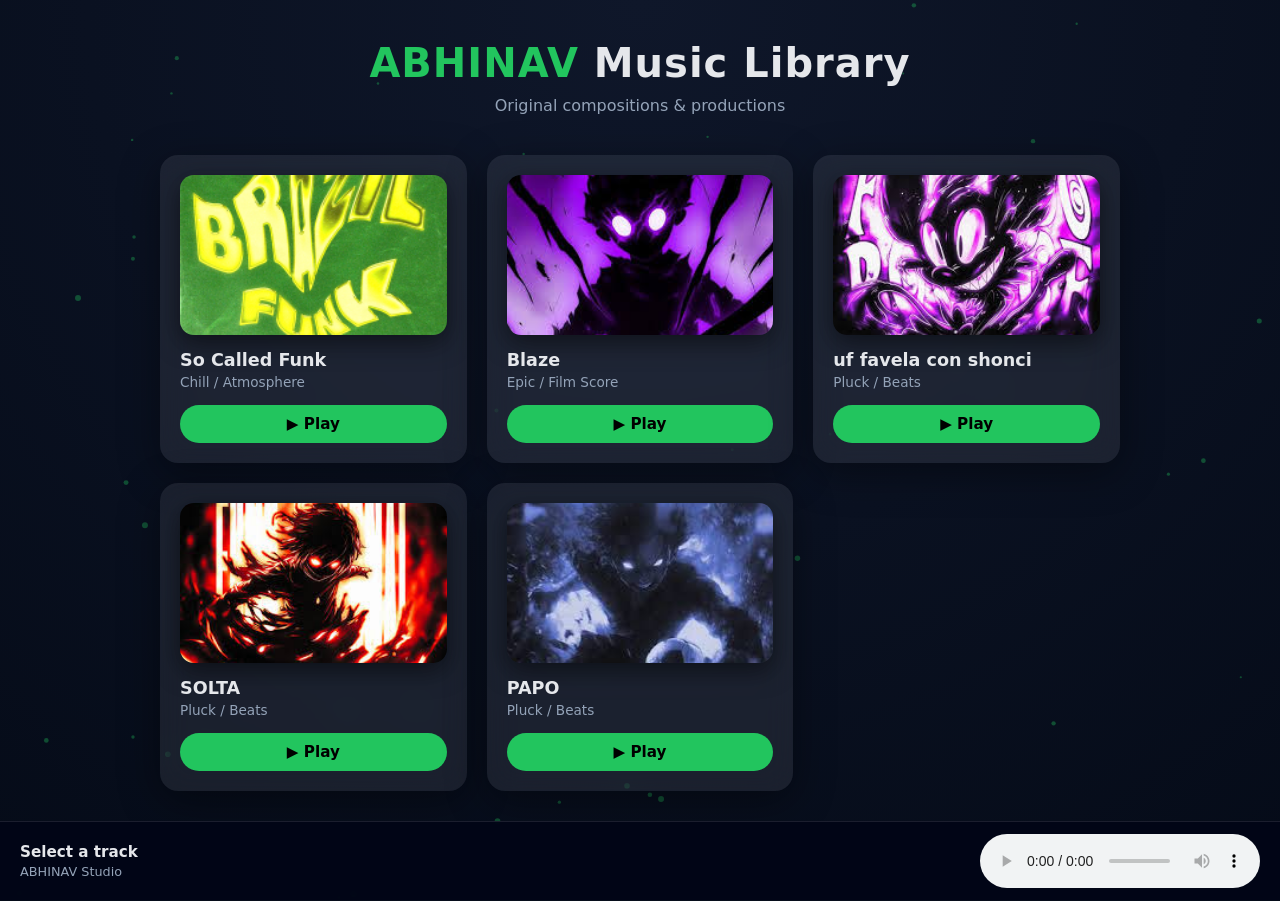
==== commit d57848ab: "Add files via upload" ====
--- a/index.html
+++ b/index.html
@@ -1,585 +1,328 @@
-﻿<!DOCTYPE html>
+<!DOCTYPE html>
 <html lang="en">
 <head>
 <meta charset="UTF-8">
-<title>सम्पूर्ण सुंदरकांड</title>
-<meta name="viewport" content="width=device-width, initial-scale=1.0">
-<link rel="icon" type="image/png" href="images/logo.png">
-
-<link rel="stylesheet" href="css/style.css">
+<title>ABHINAV Music Library</title>
+<meta content="width=device-width, initial-scale=1.0" name="viewport">
+      <!-- Open Graph Tags -->
+  <meta property="og:title" content="ABHINAV Music Library" />
+  <meta property="og:description" content="Original compositions & productions" />
+  <meta property="og:url" content="" />
+  <meta property="og:type" content="website" />
+  <meta property="og:image" content="" />
+
+  <!-- Optional but recommended -->
+  <meta name="description" content="Original compositions & productions" />
+
+    <!-- Favicon -->
+     <meta charset="UTF-8">
+  <meta name="viewport" content="width=device-width, initial-scale=1.0">
+    <link rel="icon" type="image/png" href="favicon.ico">
 
 <style>
-/* ================= LOCKED CONTENT ================= */
-/* BLOCK INTERACTION ONLY FOR PROTECTED CONTENT */
-body:not(.unlocked) #protectedContent {
-  pointer-events: none;
-  user-select: none;
-}
-
-/* ALLOW LOGIN INPUTS ALWAYS */
-#authOverlay input,
-#authOverlay button {
-  pointer-events: auto;
-  user-select: auto;
-}
-
-#protectedContent {
-
-  pointer-events: none;
-  user-select: none;
-  transition: filter 0.4s ease;
-}
-#protectedContent {
-  filter: blur(1px);
-}
-
-body.unlocked #protectedContent {
-  filter: none;
-  pointer-events: auto;
-  user-select: auto;
-}
-
-/* ================= AUTH OVERLAY ================= */
-#authOverlay {
+
+
+
+
+
+
+:root {
+  --bg: #050b18;
+  --card: rgba(255,255,255,0.08);
+  --accent: #22c55e;
+  --text: #e5e7eb;
+  --muted: #94a3b8;
+}
+
+* {
+  margin: 0;
+  padding: 0;
+  box-sizing: border-box;
+  font-family: "Segoe UI", system-ui, sans-serif;
+}
+
+body {
+  background: radial-gradient(circle at top, #0f172a, var(--bg));
+  color: var(--text);
+  min-height: 100vh;
+  padding-bottom: 110px;
+}
+
+/* ---------- HEADER ---------- */
+header {
+  padding: 40px 20px;
+  text-align: center;
+}
+
+header h1 {
+  font-size: 2.5rem;
+  letter-spacing: 1px;
+}
+
+header span {
+  color: var(--accent);
+}
+
+header p {
+  color: var(--muted);
+  margin-top: 10px;
+}
+
+/* ---------- TRACK GRID ---------- */
+.container {
+  max-width: 1000px;
+  margin: auto;
+  padding: 0 20px;
+  display: grid;
+  grid-template-columns: repeat(auto-fit, minmax(260px, 1fr));
+  gap: 20px;
+}
+
+.track {
+  background: var(--card);
+  backdrop-filter: blur(15px);
+  border-radius: 18px;
+  padding: 20px;
+  box-shadow: 0 10px 40px rgba(0,0,0,0.4);
+  transition: transform 0.3s ease;
+}
+
+.track:hover {
+  transform: translateY(-6px);
+}
+
+
+.cover {
+  height: 160px;
+  border-radius: 14px;
+  overflow: hidden;
+  box-shadow: 0 8px 25px rgba(0,0,0,0.5);
+}
+
+.cover img {
+  width: 100%;
+  height: 100%;
+  object-fit: cover;
+  display: block;
+}
+
+.track h3 {
+  margin-top: 15px;
+  font-size: 1.1rem;
+}
+
+.track p {
+  font-size: 0.85rem;
+  color: var(--muted);
+  margin-top: 4px;
+}
+
+.play {
+  margin-top: 15px;
+  width: 100%;
+  padding: 10px;
+  border: none;
+  border-radius: 30px;
+  font-size: 0.95rem;
+  font-weight: 600;
+  cursor: pointer;
+  background: var(--accent);
+  color: #000;
+  transition: background 0.3s ease, transform 0.2s ease;
+}
+
+.play:hover {
+  background: #16a34a;
+  transform: scale(1.03);
+}
+
+/* ---------- MINI PLAYER ---------- */
+.player {
+  position: fixed;
+  bottom: 0;
+  left: 0;
+  right: 0;
+  background: rgba(2,6,23,0.95);
+  backdrop-filter: blur(10px);
+  border-top: 1px solid rgba(255,255,255,0.1);
+  padding: 12px 20px;
+  display: flex;
+  align-items: center;
+  gap: 15px;
+}
+
+.player .info {
+  flex: 1;
+}
+
+.player .info h4 {
+  font-size: 0.95rem;
+}
+
+.player .info span {
+  font-size: 0.8rem;
+  color: var(--muted);
+}
+
+audio {
+  width: 280px;
+}
+
+@media (max-width: 600px) {
+  audio {
+    width: 180px;
+  }
+}
+#bgCanvas {
   position: fixed;
   inset: 0;
-  background: rgba(0,0,0,0.7);
-  backdrop-filter: blur(1px);
-  display: flex;
-  align-items: center;
-  justify-content: center;
-  z-index: 9999;
-}
-
-body.unlocked #authOverlay {
-  display: none;
-}
-
-.login-box {
-  background: rgb(83, 79, 79);
-  padding: 30px;
-  width: 320px;
-  border-radius: 15px;
-  text-align: center;
-  color: #fff;
-}
-
-.login-box h2 {
-  margin-bottom: 15px;
-}
-
-.login-box input {
-  width: 100%;
-  padding: 10px;
-  margin-bottom: 12px;
-  border-radius: 6px;
-  border: none;
-}
-
-.login-box button {
-  width: 100%;
-  padding: 10px;
-  background: #ff9800;
-  border: none;
-  border-radius: 6px;
-  font-weight: bold;
-  cursor: pointer;
-}
-
-#error {
-  color: #ff4d4d;
-  margin-top: 8px;
-}
-/* ================= MOBILE LOADER ================= */
-#loader {
-  position: fixed;
-  inset: 0;
-  background: rgba(0, 0, 0, 0.78);
-  backdrop-filter: blur(8px);
-  display: none;
-  align-items: center;
-  justify-content: center;
-  z-index: 10000;
-}
-
-.loader-card {
-  width: 140px;
-  height: 150px;
-  background: rgba(255, 255, 255, 0.14);
-  border-radius: 18px;
-  box-shadow: 0 0 30px rgba(255, 152, 0, 0.35);
-  display: flex;
-  flex-direction: column;
-  align-items: center;
-  justify-content: center;
-  gap: 12px;
-}
-
-/* ICON CONTAINER */
-.loader-icon {
-  position: relative;
-  width: 54px;
-  height: 54px;
-}
-
-/* SPINNER */
-.spinner-ring {
-  width: 100%;
-  height: 100%;
-  border-radius: 50%;
-  border: 4px solid rgba(255,255,255,0.25);
-  border-top-color: #ff9800;
-  animation: spin 0.9s linear infinite;
-}
-
-/* CHECKMARK (hidden by default) */
-.checkmark {
-  position: absolute;
-  inset: 0;
-  display: none;
-}
-
-.checkmark::after {
-  content: '';
-  position: absolute;
-  width: 12px;
-  height: 24px;
-  border: solid #4caf50;
-  border-width: 0 4px 4px 0;
-  transform: rotate(45deg);
-  left: 18px;
-  top: 10px;
-}
-
-/* TEXT */
-.loading-text {
-  font-size: 13px;
-  letter-spacing: 0.5px;
-  color: #fff;
-  animation: pulse 1.4s ease-in-out infinite;
-}
-
-/* SUCCESS STATE */
-#loader.success .spinner-ring {
-  display: none;
-}
-
-#loader.success .checkmark {
-  display: block;
-  animation: pop 0.4s ease forwards;
-}
-
-#loader.success .loader-card {
-  box-shadow: 0 0 35px rgba(76, 175, 80, 0.6);
-}
-
-@keyframes spin {
-  to { transform: rotate(360deg); }
-}
-
-@keyframes pulse {
-  0% { opacity: 0.4; }
-  50% { opacity: 1; }
-  100% { opacity: 0.4; }
-}
-
-@keyframes pop {
-  0% { transform: scale(0.6); opacity: 0; }
-  100% { transform: scale(1); opacity: 1; }
-}
-
-/* MOBILE SAFETY */
-@media (max-width: 480px) {
-  .loader-card {
-    transform: scale(0.92);
-  }
-}
-
-
-
-/* ================= SHAKE ================= */
-@keyframes shake {
-  0% { transform: translateX(0); }
-  25% { transform: translateX(-6px); }
-  50% { transform: translateX(6px); }
-  75% { transform: translateX(-6px); }
-  100% { transform: translateX(0); }
-}
-
-.shake {
-  animation: shake 0.4s;
-}
+  z-index: -1;
+}
+
 </style>
 </head>
 
 <body>
-
-<!-- ================= LOGIN OVERLAY ================= -->
-<div id="authOverlay">
-  <div class="login-box" id="loginBox">
-    <h2>🔒 Secure Access</h2>
-    <input id="user" placeholder="Username">
-    <input id="pass" type="password" placeholder="Access Code">
-    <button onclick="login()">Unlock</button>
-    <div id="error"></div>
-  </div>
+  
+<canvas id="bgCanvas"></canvas>
+
+<header>
+  <h1><span>ABHINAV</span> Music Library</h1>
+  <p>Original compositions & productions</p>
+</header>
+
+<section class="container">
+
+  <!-- TRACK 1 -->
+ <div class="track" data-src="music/SO CALLED PHONK.mp3" data-title="So Called Funk">
+  <div class="cover">
+    <img src="music/001.png" alt="So Called Funk">
+  </div>
+  <h3>So Called Funk</h3>
+  <p>Chill / Atmosphere</p>
+  <button class="play">▶ Play</button>
 </div>
 
-<!-- ================= LOADER ================= -->
-<div id="loader">
-  <div class="loader-card">
-    <div class="loader-icon">
-      <div class="spinner-ring"></div>
-      <div class="checkmark"></div>
-    </div>
-    <p class="loading-text">Verifying access</p>
-  </div>
+
+  <!-- TRACK 2 -->
+  <div class="track" data-src="music/Blaze.mp3" data-title="Blaze">
+     <div class="cover">
+    <img src="music/002.jpg" alt="Blaze">
+  </div>
+    <h3>Blaze</h3>
+    <p>Epic / Film Score</p>
+    <button class="play">▶ Play</button>
+  </div>
+
+  <!-- TRACK 3 -->
+  <div class="track" data-src="music/uf favela con shonci.mp3" data-title="uf favela con shonci">
+     <div class="cover">
+    <img src="music/003.jpg" alt="uf favela con shonci">
+  </div>
+    <h3>uf favela con shonci</h3>
+    <p>Pluck / Beats</p>
+    <button class="play">▶ Play</button>
+  </div>
+
+   <div class="track" data-src="music/SOLTA.mp3" data-title="SOLTA">
+     <div class="cover">
+    <img src="music/004.jpg" alt="SOLTA">
+  </div>
+    <h3>SOLTA</h3>
+    <p>Pluck / Beats</p>
+    <button class="play">▶ Play</button>
+  </div>
+
+   <div class="track" data-src="music/PAPO.mp3" data-title="PAPO">
+     <div class="cover">
+    <img src="music/005.jpg" alt="PAPO">
+  </div>
+    <h3>PAPO</h3>
+    <p>Pluck / Beats</p>
+    <button class="play">▶ Play</button>
+  </div>
+
+</section>
+
+<!-- MINI PLAYER -->
+<div class="player">
+  <div class="info">
+    <h4 id="nowTitle">Select a track</h4>
+    <span>ABHINAV Studio</span>
+  </div>
+  <audio id="audio" controls></audio>
 </div>
 
-
-<!-- ================= PROTECTED CONTENT ================= -->
-<div id="protectedContent">
-
-<!DOCTYPE html>
-<head>
-    <meta charset="utf-8">
-    <title>Viva Technologies</title>
-    <meta content="width=device-width, initial-scale=1.0" name="viewport">
-    <meta content="" name="keywords">
-    <meta content="" name="description">
-
-    <!-- Favicon -->
-    <meta charset="UTF-8">
-  <meta name="viewport" content="width=device-width, initial-scale=1.0">
-    <link rel="icon" type="image/png" href="img/logo.png">
-
-    <!-- Google Web Fonts -->
-    <link rel="preconnect" href="https://fonts.googleapis.com">
-    <link rel="preconnect" href="https://fonts.gstatic.com" crossorigin>
-    <link href="https://fonts.googleapis.com/css2?family=Work+Sans:wght@400;500;600;700&display=swap" rel="stylesheet"> 
-
-    <!-- Icon Font Stylesheet -->
-    <link href="https://cdnjs.cloudflare.com/ajax/libs/font-awesome/5.10.0/css/all.min.css" rel="stylesheet">
-    <link href="https://cdn.jsdelivr.net/npm/bootstrap-icons@1.4.1/font/bootstrap-icons.css" rel="stylesheet">
-
-    <!-- Libraries Stylesheet -->
-    <link href="lib/animate/animate.min.css" rel="stylesheet">
-    <link href="lib/owlcarousel/assets/owl.carousel.min.css" rel="stylesheet">
-
-    <!-- Customized Bootstrap Stylesheet -->
-    <link href="css/bootstrap.min.css" rel="stylesheet">
-
-    <!-- Template Stylesheet -->
-    <link href="css/style.css" rel="stylesheet">
-</head>
-
-<body>
-
-    <!-- Topbar Start -->
-    <div class="container-fluid bg-dark text-light p-0">
-        <div class="row gx-0 d-none d-lg-flex">
-            <div class="col-lg-7 px-5 text-start">
-                <div class="h-100 d-inline-flex align-items-center me-4">
-                    <small class="fa fa-map-marker-alt text-primary me-2"></small>
-                    <small>MAYUR MARKET, GWALIOR</small>
-                </div>
-                <div class="h-100 d-inline-flex align-items-center">
-                    <small class="far fa-clock text-primary me-2"></small>
-                    <small>Mon - Sat : 08.00 AM - 08.00 PM</small>
-                </div>
-            </div>
-            <div class="col-lg-5 px-5 text-end">
-                <div class="h-100 d-inline-flex align-items-center me-4">
-                    <small class="fa fa-phone-alt text-primary me-2"></small>
-                    <small>+91 94257-01888</small>
-                </div>
-                <div class="h-100 d-inline-flex align-items-center mx-n2">
-                    <a class="btn btn-square btn-link rounded-0 border-0 border-end border-secondary" href=""><i class="fab fa-facebook-f"></i></a>
-                    <a class="btn btn-square btn-link rounded-0 border-0 border-end border-secondary" href=""><i class="fab fa-twitter"></i></a>
-                    
-                    <a class="btn btn-square btn-link rounded-0" href=""><i class="fab fa-instagram"></i></a>
-                </div>
-            </div>
-        </div>
-    </div>
-    <!-- Topbar End -->
-
-
-   <!-- Navbar Start -->
-    <nav class="navbar navbar-expand-lg bg-white navbar-light sticky-top p-0">
-        <a href="index.html" class="navbar-brand d-flex align-items-center border-end px-4 px-lg-5">
-            <img src="img/ABACUSLOGO-2.jpg" alt="Viva Abacus Logo">
-        <h3 class="m-0"></i> Viva Abacus</h3>
-        <style>
-  .navbar {
-    display: flex;
-    align-items: center;
-  }
-  .navbar img {
-    height: 45px;
-    margin-right: 10px;  /* space between logo and text */
-  }
-  .navbar h2 {
-    margin: 0;
-    font-size: 22px;
-  }
-</style>
-        </a>
-        <button type="button" class="navbar-toggler me-4" data-bs-toggle="collapse" data-bs-target="#navbarCollapse">
-            <span class="navbar-toggler-icon"></span>
-        </button>
-        <div class="collapse navbar-collapse" id="navbarCollapse">
-            <div class="navbar-nav ms-center p-4 p-lg-0">
-
-                <div class="nav-item dropdown">
-                    <a href="#" class="nav-link dropdown-toggle" data-bs-toggle="dropdown">ADMIN</a>
-                    <div class="dropdown-menu bg-light m-0">
-			            <a href="" class="dropdown-item">WHY ABACUS</a>
-                        <a href="" class="dropdown-item">HISTORY OF ABACUS</a>
-                        <a href="001 ADMIN/SYLLABUS.pdf" class="dropdown-item">DETAILED SYLLABUS</a>
-			            <a href="" class="dropdown-item">ABACUS CALCULATIONS</a>
-			            <a href="" class="dropdown-item">ABACUS FEATURES</a>
-			            <a href="" class="dropdown-item">MENTAL MATH</a>
-                        <a href="" class="dropdown-item">FAQs</a> 
-                        <a href="001 ADMIN//ABACUS.pdf" class="dropdown-item">COURSE DETAILS</a>
-                        <a href="https://docs.google.com/spreadsheets/d/1mRZhw8aKiXrEZ_xeevGmtJ-8T7v73eeYpPfKxLG3OkU/edit?usp=sharing" class="dropdown-item">PERFORMANCE SHEET</a>                                    
-                    </div>
-                </div>
-               <div class="nav-item dropdown">
-                    <a href="#" class="nav-link dropdown-toggle" data-bs-toggle="dropdown">online tests</a>
-                    <div class="dropdown-menu bg-light m-0">
-			<a href="ABACUS LEVEL-1/ABACUS LEVEL-1.html" class="dropdown-item">LEVEL 1</a>
-            <a href="ABACUS LEVEL-2/ABACUS LEVEL-2.html" class="dropdown-item">LEVEL 2</a>
-			<a href="ABACUS LEVEL-3/ABACUS LEVEL-3.html" class="dropdown-item">LEVEL 3</a>
-			<a href="ABACUS LEVEL-4/ABACUS LEVEL-4.html" class="dropdown-item">LEVEL 4</a>
-			<a href="ABACUS LEVEL-5/ABACUS LEVEL-5.html" class="dropdown-item">LEVEL 5</a>
-            <a href="ABACUS LEVEL-6/ABACUS LEVEL-6.html" class="dropdown-item">LEVEL 6</a>
-            <a href="ABACUS LEVEL-7/ABACUS LEVEL-7.html" class="dropdown-item">LEVEL 7</a>
-			<a href="ABACUS LEVEL-8/ABACUS LEVEL-8.html" class="dropdown-item">LEVEL 8</a>
-			<a href="ABACUS LEVEL-9/ABACUS LEVEL-9.html" class="dropdown-item">LEVEL 9</a>
-			<a href="ABACUS LEVEL-10/ABACUS LEVEL-10.html" class="dropdown-item">LEVEL 10</a>            
-                    </div>
-                </div>
-                
-                <div class="nav-item dropdown">
-                    <a href="#" class="nav-link dropdown-toggle" data-bs-toggle="dropdown">OUR CENTERS</a>
-                    <div class="dropdown-menu bg-light m-0">
-			            <a href="" class="dropdown-item">MAYUR MARKET, GWALIOR</a>
-                        <a href="" class="dropdown-item">CHAUHAN PIYAU, GWALIOR</a>
-			            <a href="" class="dropdown-item">DARPAN COLONY, GWALIOR</a>
-			            <a href="" class="dropdown-item">VINAY NAGAR, GWALIOR</a>
-			            <a href="" class="dropdown-item">DD NAGAR, GWALIOR</a>
-                        <a href="" class="dropdown-item">BHANDER, DATIA</a>
-                        <a href="" class="dropdown-item">MAIN MARKET, BHIND</a>			           
-                    </div>
-                </div>
-                
-            </div>
-            
-        </div>
-    </nav>
-    <!-- Navbar End -->
-    <!-- Carousel Start -->
-    <div class="container-fluid p-0 wow fadeIn" data-wow-delay="0.1s">
-        <div id="header-carousel" class="carousel slide" data-bs-ride="carousel">
-            <div class="carousel-inner">
-                <div class="carousel-item active">
-                    <img class="w-100" src="img/ROBOT.jpg" alt="Image">
-                    <div class="carousel-caption">
-                        <div class="container">
-                            <div class="row justify-content-center">
-                                <div class="col-lg-7">
-                                    <h1 class="display-5 text-light mb-2 animated slideInDown">VIVA ABACUS</h1>
-                                    <a href="" class="btn btn-primary py-sm-3 px-sm-5">Learn More</a>
-                                    <a href="" class="btn btn-light py-sm-3 px-sm-5 ms-3">Our Courses</a>
-                                </div>
-                            </div>
-                        </div>
-                    </div>
-                </div>
-        </div>
-    </div>
- <!-- Carousel End -->
- <!-- Footer Start -->
-    <div class="container-fluid bg-dark text-light footer my-6 mb-0 py-6 wow fadeIn" data-wow-delay="0.1s">
-        <div class="container">
-            <div class="row g-2">
-                <div class="col-lg-3 col-md-6">
-                    <h4 class="text-white mb-4">Get In Touch</h4>
-                    <h3 class="text-primary mb-4"><img src="img/logo.png" alt=" Viva Technologies Logo"></i>Viva Technologies</h3>
-                    
-        <h3 class="m-0"></i> Viva Technologies</h3>
-        <style>
-  .navbar {
-    display: flex;
-    align-items: center;
-  }
-  .navbar img {
-    height: 45px;
-    margin-right: 10px;  /* space between logo and text */
-  }
-  .navbar h3 {
-    margin: 0;
-    font-size: 22px;
-  }
-</style>
-                    <p class="mb-2"><i class="fa fa-map-marker-alt me-3"></i>MAYUR MARKET, GWALIOR</p>
-                    <p class="mb-2"><i class="fa fa-phone-alt me-3"></i>+91 94257-01888</p>
-                    <p class="mb-2"><i class="fa fa-envelope me-3"></i>vivatechgwl@gmail.com</p>
-                </div>
-                <div class="col-lg-3 col-md-6">
-                    <h4 class="text-light mb-4">Quick Links</h4>
-                    <a class="btn btn-link" href="">About Us</a>
-                    <a class="btn btn-link" href="">Contact Us</a>
-                    <a class="btn btn-link" href="">Our Services</a>
-                    <a class="btn btn-link" href="">Terms & Condition</a>
-                    <a class="btn btn-link" href="">Support</a>
-                </div>
-                <div class="col-lg-3 col-md-6">
-                    <h4 class="text-light mb-4">Popular Links</h4>
-                    <a class="btn btn-link" href="">About Us</a>
-                    <a class="btn btn-link" href="">Contact Us</a>
-                    <a class="btn btn-link" href="">Our Services</a>
-                    <a class="btn btn-link" href="">Terms & Condition</a>
-                    <a class="btn btn-link" href="">Support</a>
-                </div>
-                <div class="col-lg-3 col-md-6">
-                    <h4 class="text-light mb-4">Newsletter</h4>
-                    <form action="">
-                        <div class="input-group">
-                            <input type="text" class="form-control p-3 border-0" placeholder="Your Email Address">
-                            <button class="btn btn-primary">Sign Up</button>
-                        </div>
-                    </form>
-                    <h6 class="text-white mt-4 mb-3">Follow Us</h6>
-                    <div class="d-flex pt-2">
-                        <a class="btn btn-square btn-outline-light me-1" href=""><i class="fab fa-twitter"></i></a>
-                        <a class="btn btn-square btn-outline-light me-1" href=""><i class="fab fa-facebook-f"></i></a>
-                        <a class="btn btn-square btn-outline-light me-1" href=""><i class="fab fa-youtube"></i></a>
-                        <a class="btn btn-square btn-outline-light me-0" href=""><i class="fab fa-linkedin-in"></i></a>
-                    </div>
-                </div>
-            </div>
-        </div>
-    </div>
-    <!-- Footer End -->
-    <!-- Copyright Start -->
-    <div class="container-fluid copyright text-light py-4 wow fadeIn" data-wow-delay="0.1s">
-        <div class="container">
-            <div class="row">
-                <div class="col-md-6 text-center text-md-start mb-3 mb-md-0">
-                    &copy; <a href="#">Viva Technologies</a>, All Right Reserved.
-                </div>
-                <div class="col-md-6 text-center text-md-end">
-                    <!--/*** This template is free as long as you keep the footer author’s credit link/attribution link/backlink. If you'd like to use the template without the footer author’s credit link/attribution link/backlink, you can purchase the Credit Removal License from "https://htmlcodex.com/credit-removal". Thank you for your support. ***/-->
-                    Designed By <a href="index.html">Viva Technologies</a>
-                </div>
-            </div>
-        </div>
-    </div>
-    <!-- Copyright End -->
-
-
-    <!-- Back to Top -->
-    <a href="#" class="btn btn-lg btn-primary btn-lg-square back-to-top"><i class="bi bi-arrow-up"></i></a>
-
-
-    <!-- JavaScript Libraries -->
-    <script src="https://code.jquery.com/jquery-3.4.1.min.js"></script>
-    <script src="https://cdn.jsdelivr.net/npm/bootstrap@5.0.0/dist/js/bootstrap.bundle.min.js"></script>
-    <script src="lib/wow/wow.min.js"></script>
-    <script src="lib/easing/easing.min.js"></script>
-    <script src="lib/waypoints/waypoints.min.js"></script>
-    <script src="lib/owlcarousel/owl.carousel.min.js"></script>
-
-    <!-- Template Javascript -->
-    <script src="js/main.js"></script>
-
-
-</BODY>
-</HTML>
-
-
-</div>
+<script>
+const audio = document.getElementById("audio");
+const nowTitle = document.getElementById("nowTitle");
+const tracks = document.querySelectorAll(".track"); 
+
+tracks.forEach(track => {
+  const btn = track.querySelector(".play");
+  const src = track.dataset.src;
+  const title = track.dataset.title;
+
+  btn.addEventListener("click", () => {
+    if (audio.src.includes(src)) {
+      audio.paused ? audio.play() : audio.pause();
+    } else {
+      audio.src = src;
+      audio.play();
+      nowTitle.textContent = title;
+    }
+  });
+});
+</script>
+<script>
+const canvas = document.getElementById("bgCanvas");
+const ctx = canvas.getContext("2d");
+
+let w, h;
+function resize() {
+  w = canvas.width = window.innerWidth;
+  h = canvas.height = window.innerHeight;
+}
+window.addEventListener("resize", resize);
+resize();
+
+const dots = Array.from({ length: 60 }, () => ({
+  x: Math.random() * w,
+  y: Math.random() * h,
+  r: Math.random() * 2 + 1,
+  dx: Math.random() * 0.5,
+  dy: Math.random() * 0.5
+}));
+
+function animate() {
+  ctx.clearRect(0, 0, w, h);
+
+  dots.forEach(d => {
+    d.x += d.dx;
+    d.y += d.dy;
+
+    if (d.x < 0 || d.x > w) d.dx *= -1;
+    if (d.y < 0 || d.y > h) d.dy *= -1;
+
+    ctx.beginPath();
+    ctx.arc(d.x, d.y, d.r, 0, Math.PI * 2);
+    ctx.fillStyle = "rgba(34,197,94,0.35)";
+    ctx.fill();
+  });
+
+  requestAnimationFrame(animate);
+}
+
+animate();
+</script>
+<script>
+const cursor = document.getElementById("custom-cursor");
+
+document.addEventListener("mousemove", e => {
+  cursor.style.left = e.clientX + "px";
+  cursor.style.top = e.clientY + "px";
+});
+</script>
+
 </body>
-<!-- ================= SCRIPT ================= -->
-<script>
-const API_URL = "https://script.google.com/macros/s/AKfycbyjOOlSaKnMM0-dHROdPe570cBETmb5nZuBrLwcJuUXTYzEOiyPu8-3hZ_gben2B-qM/exec";
-
-
-
-/* LOGIN FUNCTION */
-async function login() {
-  const u = user.value.trim();
-  const p = pass.value.trim();
-  const error = document.getElementById("error");
-  const loader = document.getElementById("loader");
-  const box = document.getElementById("loginBox");
-
-  error.textContent = "";
-
-  if (!u || !p) {
-    error.textContent = "Enter username & access code";
-    return;
-  }
-
-  loader.style.display = "flex";
-
-  try {
-    const res = await fetch(API_URL, {
-      method: "POST",
-      body: JSON.stringify({ username: u, password: p })
-    });
-
-    const data = await res.json();
-if (data.success) {
-  loader.classList.add("success");
-  document.querySelector(".loading-text").textContent = "Access granted";
-
-  setTimeout(() => {
-    loader.style.display = "none";
-    loader.classList.remove("success");
-    document.body.classList.add("unlocked");
-  }, 700);
-}
-
-    if (data.success) { 
-      if (navigator.vibrate) navigator.vibrate(120);
-    } 
-    else {
-      loader.style.display = "none";
-      error.textContent = "Invalid access";
-      box.classList.add("shake");
-      setTimeout(() => box.classList.remove("shake"), 400);
-      if (navigator.vibrate) navigator.vibrate([200,100,200]);
-    }
-  } catch {
-    loader.style.display = "none";
-    error.textContent = "Network error";
-  }
-}
-document.addEventListener("DOMContentLoaded", () => {
-  const userInput = document.getElementById("user");
-  const passInput = document.getElementById("pass");
-
-  function handleEnter(e) {
-    if (e.key === "Enter") {
-      e.preventDefault();
-      login();
-    }
-  }
-
-  userInput.addEventListener("keydown", handleEnter);
-  passInput.addEventListener("keydown", handleEnter);
-});
-userInput.addEventListener("keydown", (e) => {
-  if (e.key === "Enter") {
-    e.preventDefault();
-    passInput.focus();
-  }
-});
-
-</script>
-
-
 </html>
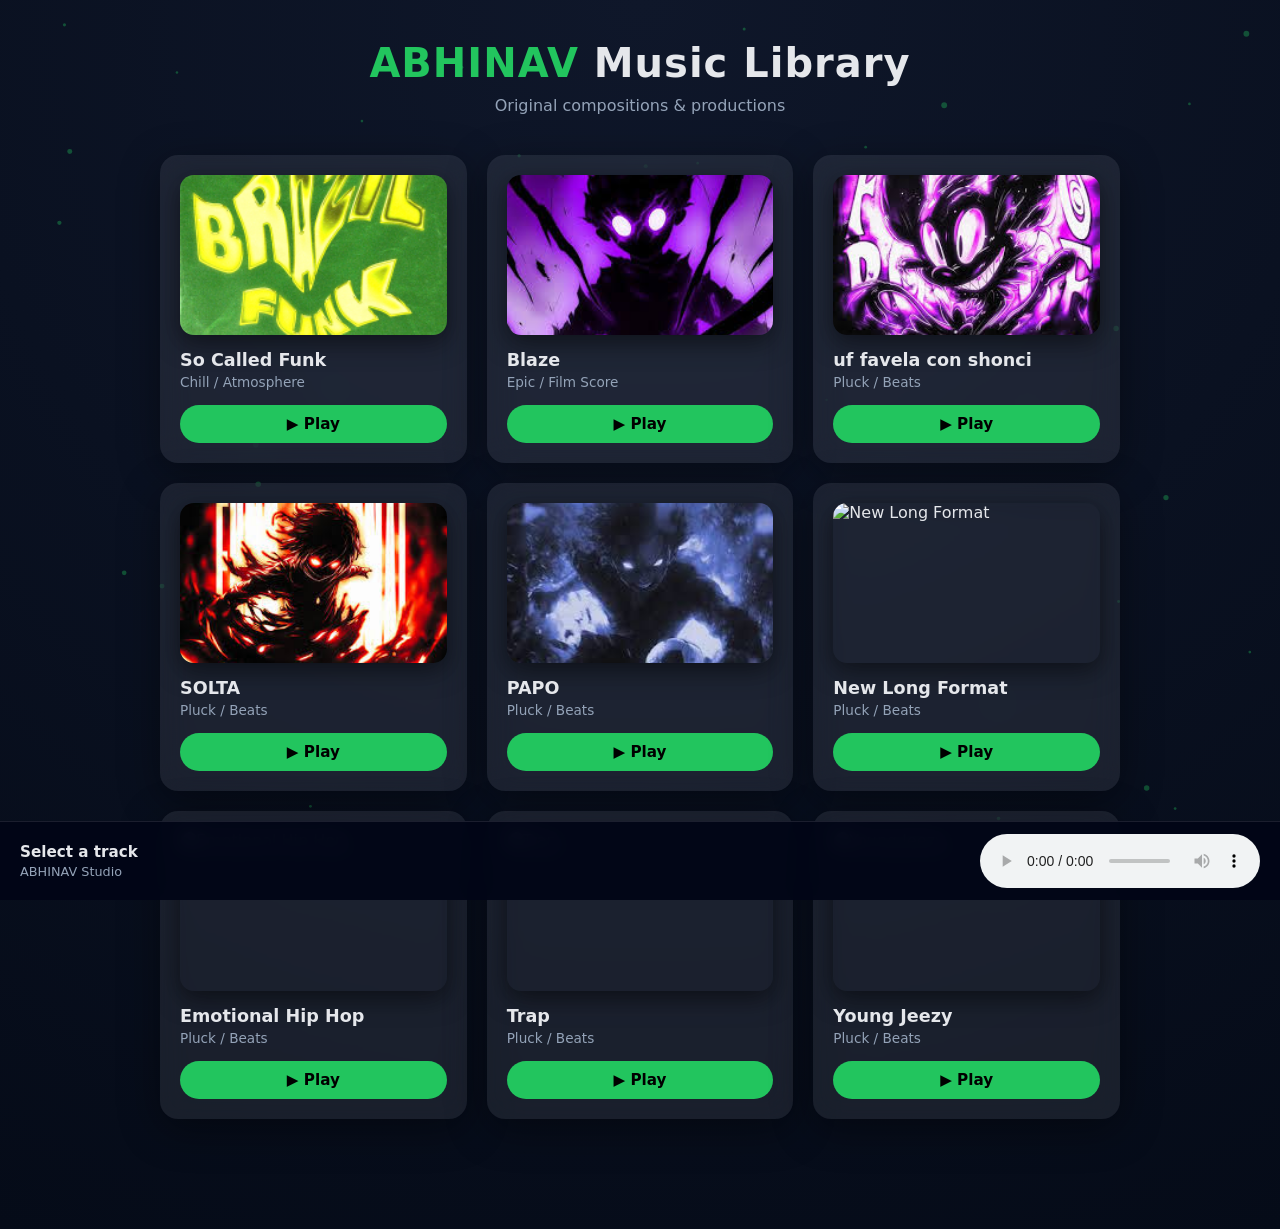
==== commit c98291ac: "Update index.html" ====
--- a/index.html
+++ b/index.html
@@ -238,6 +238,48 @@
     <img src="music/005.jpg" alt="PAPO">
   </div>
     <h3>PAPO</h3>
+    <p>Pluck / Beats</p>
+    <button class="play">▶ Play</button>
+  </div>
+
+
+
+  <div class="track" data-src="music/New Long Format.mp3" data-title="New Long Format">
+     <div class="cover">
+    <img src="music/006.jpg" alt="New Long Format">
+  </div>
+    <h3>New Long Format</h3>
+    <p>Pluck / Beats</p>
+    <button class="play">▶ Play</button>
+  </div>
+
+
+
+  <div class="track" data-src="music/Emotional hip hop - By Pav Beatz (producersbuzz.com).mp3" data-title="Emotional Hip Hop">
+     <div class="cover">
+    <img src="music/007.jpg" alt="Emotional Hip Hop">
+  </div>
+    <h3>Emotional Hip Hop</h3>
+    <p>Pluck / Beats</p>
+    <button class="play">▶ Play</button>
+  </div>
+
+
+  <div class="track" data-src="music/trap.mp3" data-title="Trap">
+     <div class="cover">
+    <img src="music/008.jpg" alt="Trap">
+  </div>
+    <h3>Trap</h3>
+    <p>Pluck / Beats</p>
+    <button class="play">▶ Play</button>
+  </div>
+
+
+  <div class="track" data-src="music/Young Jeezy.mp3" data-title="Young Jeezy">
+     <div class="cover">
+    <img src="music/009.jpg" alt="Young Jeezy">
+  </div>
+    <h3>Young Jeezy</h3>
     <p>Pluck / Beats</p>
     <button class="play">▶ Play</button>
   </div>
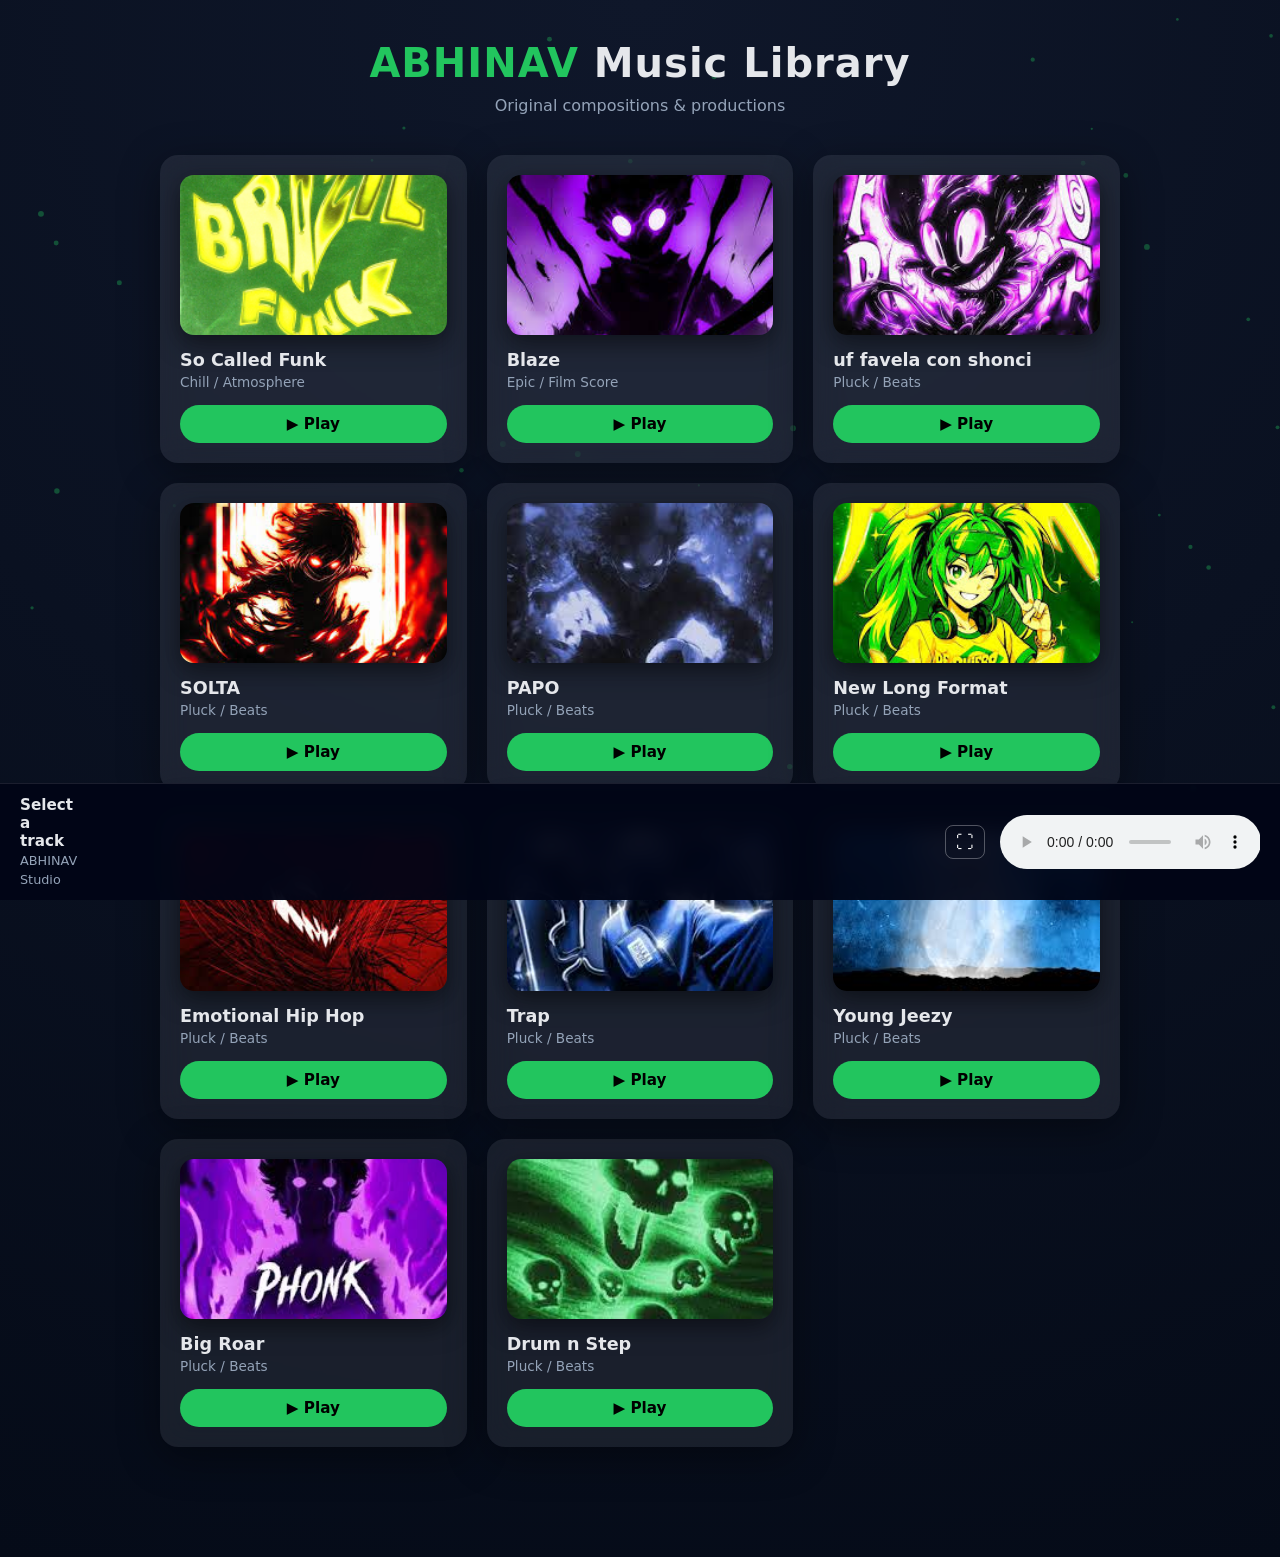
==== commit 328a3e90: "Update index.html" ====
--- a/index.html
+++ b/index.html
@@ -6,10 +6,34 @@
 <meta content="width=device-width, initial-scale=1.0" name="viewport">
       <!-- Open Graph Tags -->
   <meta property="og:title" content="ABHINAV Music Library" />
-  <meta property="og:description" content="Original compositions & productions" />
-  <meta property="og:url" content="" />
+  <meta property="og:description" content="Original Compositions & Productions" />
+  <meta property="og:image" content="https://theabhinav.vercel.app/011.jpg" />
+  <meta property="og:url" content="https://theabhinav.vercel.app" />
   <meta property="og:type" content="website" />
-  <meta property="og:image" content="" />
+  <meta name="twitter:card" content="summary_large_image" />
+  <meta name="twitter:title" content="ABHINAV Music Library" />
+  <meta name="twitter:description" content="Original Compositions & Productions" />
+  <meta name="twitter:image" content="https://theabhinav.vercel.app/011.jpg" />
+  <meta name="twitter:site" content="" />
+  <meta name="twitter:creator" content="" />
+  <meta name="keywords" content="music, beats, compositions, productions, original music, ABHINAV Studio" />
+  <meta name="author" content="ABHINAV" />
+  <meta name="viewport" content="width=device-width, initial-scale=1.0" />
+  <meta name="theme-color" content="#22c55e" />
+  <meta name="robots" content="index, follow" />
+  <meta name="language" content="English" />
+  <meta name="revisit-after" content="7 days" />  
+  <meta name="copyright" content="ABHINAV Studio" />
+  <meta name="distribution" content="global" />
+  <meta name="rating" content="general" />
+  <meta name="viewport" content="width=device-width, initial-scale=1.0" />
+  <meta name="apple-mobile-web-app-capable" content="yes" />
+  <meta name="apple-mobile-web-app-status-bar-style" content="black-translucent" />
+  <meta name="apple-mobile-web-app-title" content="ABHINAV Music Library" />
+  <meta name="format-detection" content="telephone=no" />
+  <meta name="msapplication-TileColor" content="#22c55e" />
+  <meta name="msapplication-TileImage" content="011.jpg" />
+  <meta name="msapplication-config" content="browserconfig.xml" />
 
   <!-- Optional but recommended -->
   <meta name="description" content="Original compositions & productions" />
@@ -179,6 +203,47 @@
   z-index: -1;
 }
 
+
+
+#visualizer {
+  width: 900px;
+  height: 45px;
+}
+
+@media (max-width: 600px) {
+  #visualizer {
+    width: 130px;
+  }
+}
+#fsBtn {
+  background: transparent;
+  border: 1px solid rgba(255,255,255,0.3);
+  color: white;
+  font-size: 1.1rem;
+  padding: 6px 10px;
+  border-radius: 8px;
+  cursor: pointer;
+}
+
+#fsBtn:hover {
+  background: rgba(255,255,255,0.15);
+}
+
+/* Fullscreen visualizer mode */
+body.visualizer-fullscreen .player {
+  position: fixed;
+  inset: 0;
+  flex-direction: column;
+  justify-content: center;
+  gap: 25px;
+  z-index: 9999;
+}
+
+body.visualizer-fullscreen #visualizer {
+  width: 100vw;
+  height: 55vh;
+}
+
 </style>
 </head>
 
@@ -280,6 +345,26 @@
     <img src="music/009.jpg" alt="Young Jeezy">
   </div>
     <h3>Young Jeezy</h3>
+    <p>Pluck / Beats</p>
+    <button class="play">▶ Play</button>
+  </div>
+
+
+  <div class="track" data-src="music/big roar.mp3" data-title="Big Roar">
+     <div class="cover">
+    <img src="music/010.jpg" alt="Big Roar">
+  </div>
+    <h3>Big Roar</h3>
+    <p>Pluck / Beats</p>
+    <button class="play">▶ Play</button>
+  </div>
+
+
+  <div class="track" data-src="music/drum n step3.mp3" data-title="Drum n Step">
+     <div class="cover">
+    <img src="music/011.jpg" alt="Drum n Step">
+  </div>
+    <h3>Drum n Step</h3>
     <p>Pluck / Beats</p>
     <button class="play">▶ Play</button>
   </div>
@@ -292,13 +377,20 @@
     <h4 id="nowTitle">Select a track</h4>
     <span>ABHINAV Studio</span>
   </div>
+
+  <canvas id="visualizer"></canvas>
+
+  <button id="fsBtn">⛶</button>
   <audio id="audio" controls></audio>
 </div>
 
 <script>
+/* =====================================================
+   AUDIO PLAYER LOGIC
+===================================================== */
 const audio = document.getElementById("audio");
 const nowTitle = document.getElementById("nowTitle");
-const tracks = document.querySelectorAll(".track"); 
+const tracks = document.querySelectorAll(".track");
 
 tracks.forEach(track => {
   const btn = track.querySelector(".play");
@@ -315,55 +407,134 @@
     }
   });
 });
-</script>
-<script>
-const canvas = document.getElementById("bgCanvas");
-const ctx = canvas.getContext("2d");
-
-let w, h;
-function resize() {
-  w = canvas.width = window.innerWidth;
-  h = canvas.height = window.innerHeight;
-}
-window.addEventListener("resize", resize);
-resize();
+
+/* =====================================================
+   AUDIO VISUALIZER (PLAYER BAR)
+===================================================== */
+const vCanvas = document.getElementById("visualizer");
+const vCtx = vCanvas.getContext("2d");
+
+function resizeVisualizer() {
+  vCanvas.width = vCanvas.clientWidth;
+  vCanvas.height = vCanvas.clientHeight;
+}
+window.addEventListener("resize", resizeVisualizer);
+resizeVisualizer();
+
+let audioCtx, analyser, source, dataArray;
+
+function setupVisualizer() {
+  audioCtx = new (window.AudioContext || window.webkitAudioContext)();
+  analyser = audioCtx.createAnalyser();
+  analyser.fftSize = 64;
+
+  dataArray = new Uint8Array(analyser.frequencyBinCount);
+  source = audioCtx.createMediaElementSource(audio);
+
+  source.connect(analyser);
+  analyser.connect(audioCtx.destination);
+
+  drawVisualizer();
+}
+
+function drawVisualizer() {
+  requestAnimationFrame(drawVisualizer);
+  analyser.getByteFrequencyData(dataArray);
+
+  vCtx.clearRect(0, 0, vCanvas.width, vCanvas.height);
+  const barWidth = vCanvas.width / dataArray.length;
+
+  dataArray.forEach((value, i) => {
+    const barHeight = value / 1.2;
+    const x = i * barWidth;
+
+    const gradient = vCtx.createLinearGradient(0, 0, 0, vCanvas.height);
+    gradient.addColorStop(0, "#22c55e");
+    gradient.addColorStop(0.5, "#3b82f6");
+    gradient.addColorStop(1, "#a855f7");
+
+    vCtx.fillStyle = gradient;
+    vCtx.fillRect(
+      x,
+      vCanvas.height - barHeight,
+      barWidth - 2,
+      barHeight
+    );
+  });
+}
+
+audio.addEventListener("play", () => {
+  if (!audioCtx) setupVisualizer();
+});
+
+/* =====================================================
+   MOTION BACKGROUND (FLOATING DOTS)
+===================================================== */
+const bgCanvas = document.getElementById("bgCanvas");
+const bgCtx = bgCanvas.getContext("2d");
+
+function resizeBG() {
+  bgCanvas.width = window.innerWidth;
+  bgCanvas.height = window.innerHeight;
+}
+window.addEventListener("resize", resizeBG);
+resizeBG();
 
 const dots = Array.from({ length: 60 }, () => ({
-  x: Math.random() * w,
-  y: Math.random() * h,
+  x: Math.random() * bgCanvas.width,
+  y: Math.random() * bgCanvas.height,
   r: Math.random() * 2 + 1,
   dx: Math.random() * 0.5,
   dy: Math.random() * 0.5
 }));
 
-function animate() {
-  ctx.clearRect(0, 0, w, h);
+function animateBG() {
+  bgCtx.clearRect(0, 0, bgCanvas.width, bgCanvas.height);
 
   dots.forEach(d => {
     d.x += d.dx;
     d.y += d.dy;
 
-    if (d.x < 0 || d.x > w) d.dx *= -1;
-    if (d.y < 0 || d.y > h) d.dy *= -1;
-
-    ctx.beginPath();
-    ctx.arc(d.x, d.y, d.r, 0, Math.PI * 2);
-    ctx.fillStyle = "rgba(34,197,94,0.35)";
-    ctx.fill();
+    if (d.x < 0 || d.x > bgCanvas.width) d.dx *= -1;
+    if (d.y < 0 || d.y > bgCanvas.height) d.dy *= -1;
+
+    bgCtx.beginPath();
+    bgCtx.arc(d.x, d.y, d.r, 0, Math.PI * 2);
+    bgCtx.fillStyle = "rgba(34,197,94,0.35)";
+    bgCtx.fill();
   });
 
-  requestAnimationFrame(animate);
-}
-
-animate();
-</script>
-<script>
+  requestAnimationFrame(animateBG);
+}
+animateBG();
+/* =====================================================
+   FULLSCREEN VISUALIZER MODE
+===================================================== */
+const fsBtn = document.getElementById("fsBtn");
+
+fsBtn.addEventListener("click", () => {
+  document.body.classList.toggle("visualizer-fullscreen");
+  resizeVisualizer();
+});
+
+document.addEventListener("keydown", e => {
+  if (e.key === "Escape") {
+    document.body.classList.remove("visualizer-fullscreen");
+    resizeVisualizer();
+  }
+});
+
+/* =====================================================
+   OPTIONAL: SAFE CUSTOM CURSOR (ONLY IF EXISTS)
+===================================================== */
 const cursor = document.getElementById("custom-cursor");
 
-document.addEventListener("mousemove", e => {
-  cursor.style.left = e.clientX + "px";
-  cursor.style.top = e.clientY + "px";
-});
+if (cursor) {
+  document.addEventListener("mousemove", e => {
+    cursor.style.left = e.clientX + "px";
+    cursor.style.top = e.clientY + "px";
+  });
+}
 </script>
 
 </body>
